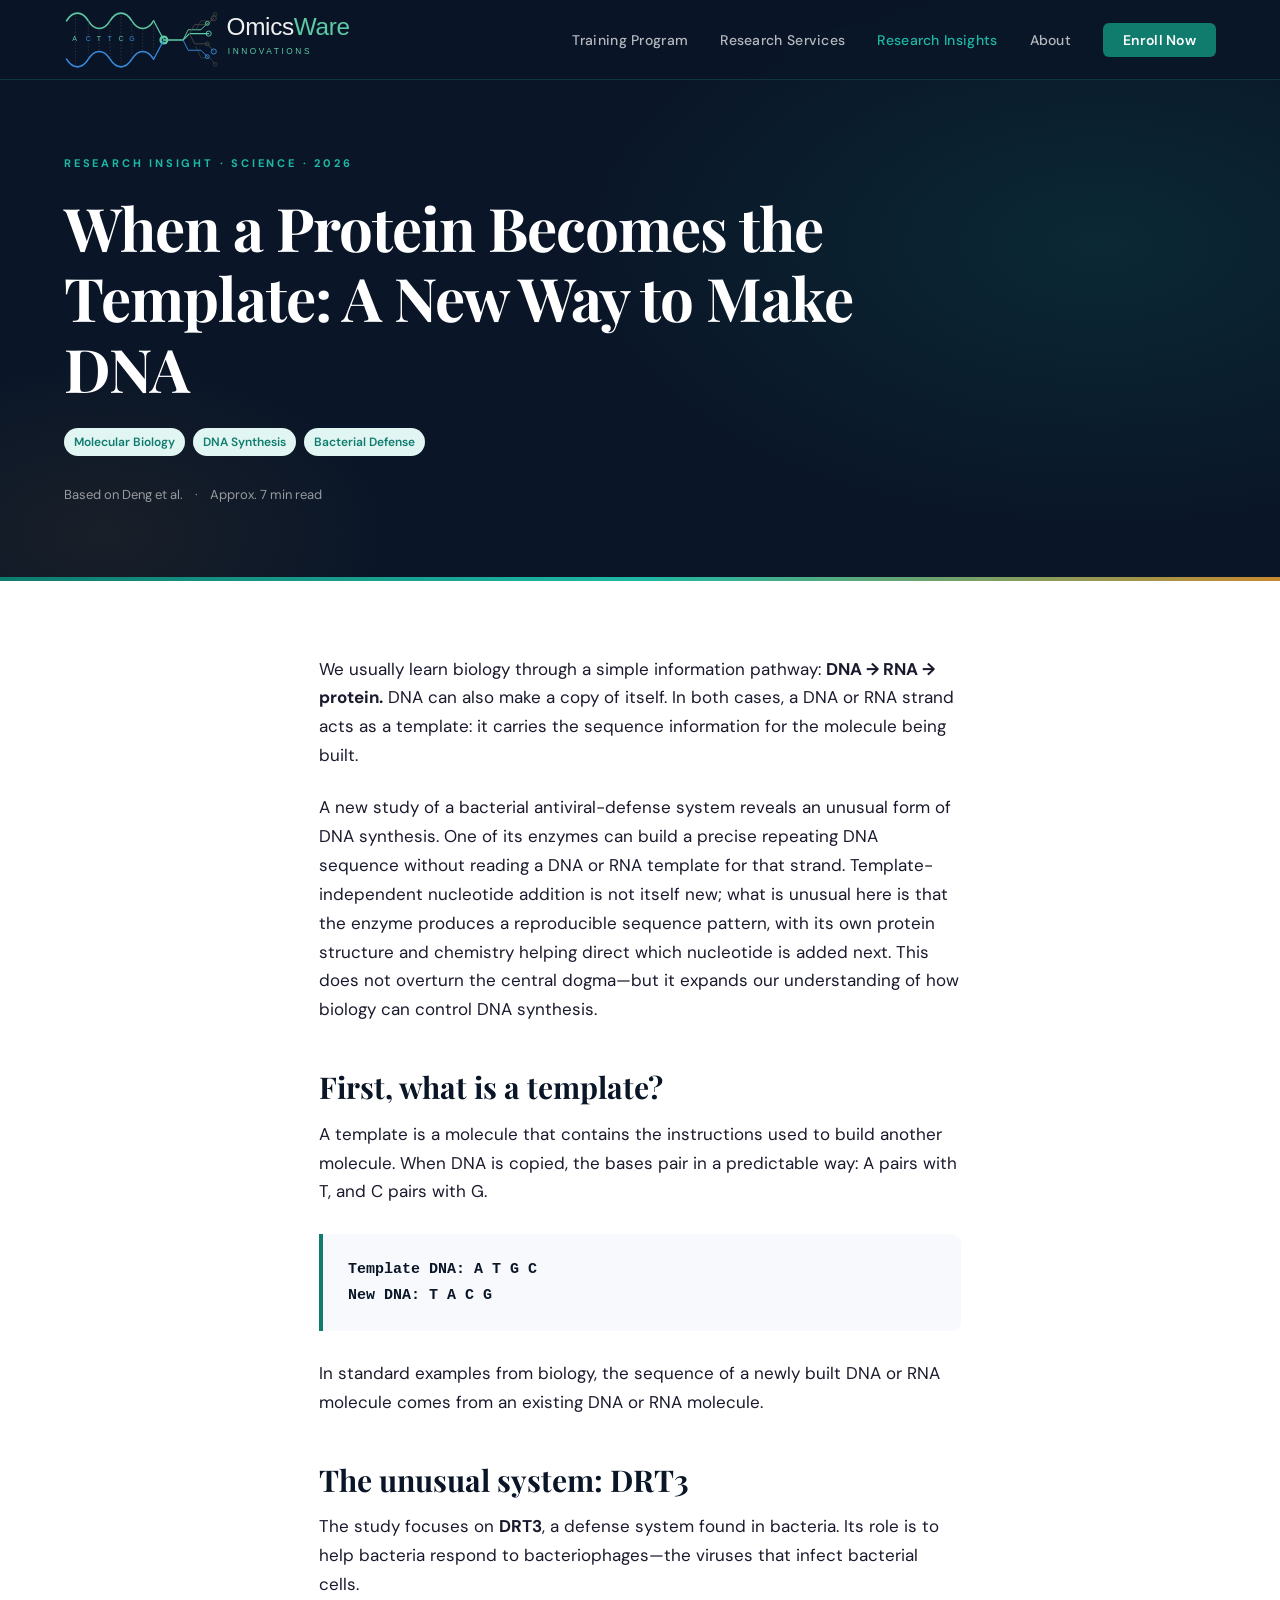
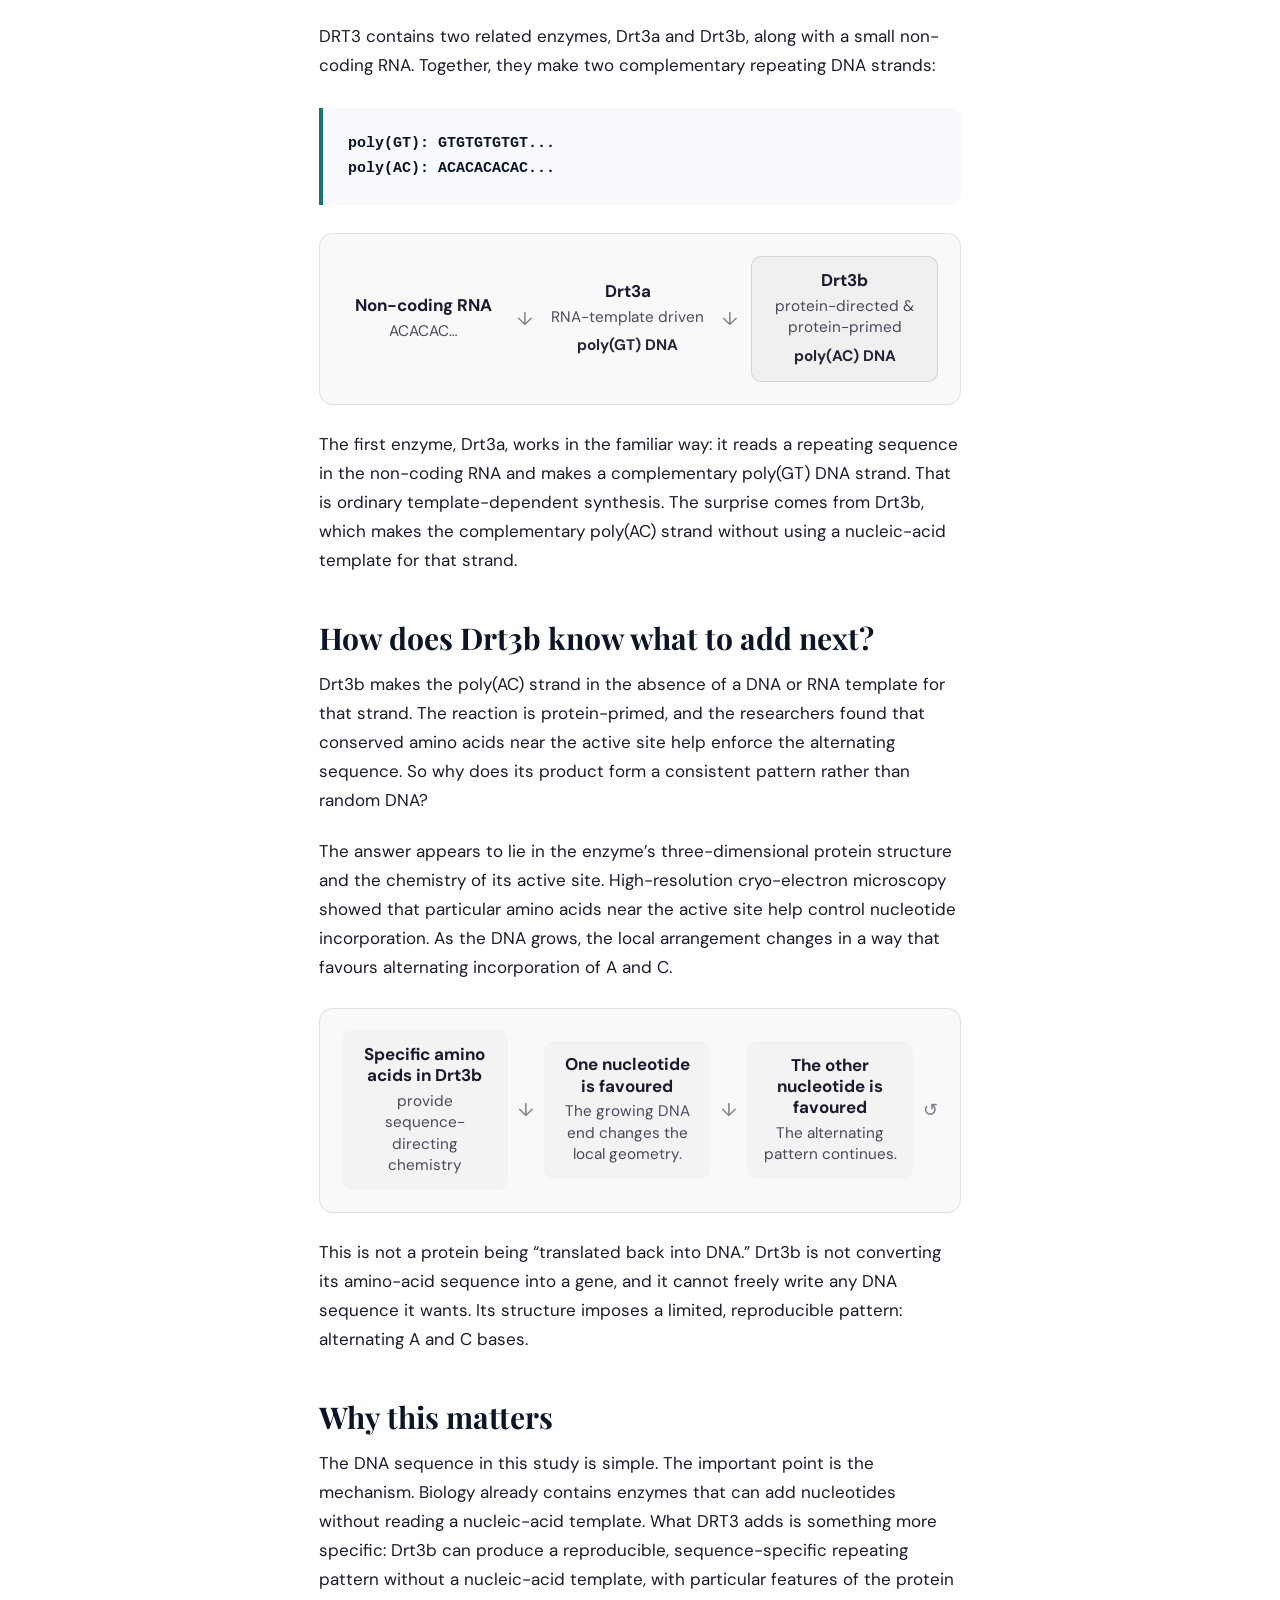
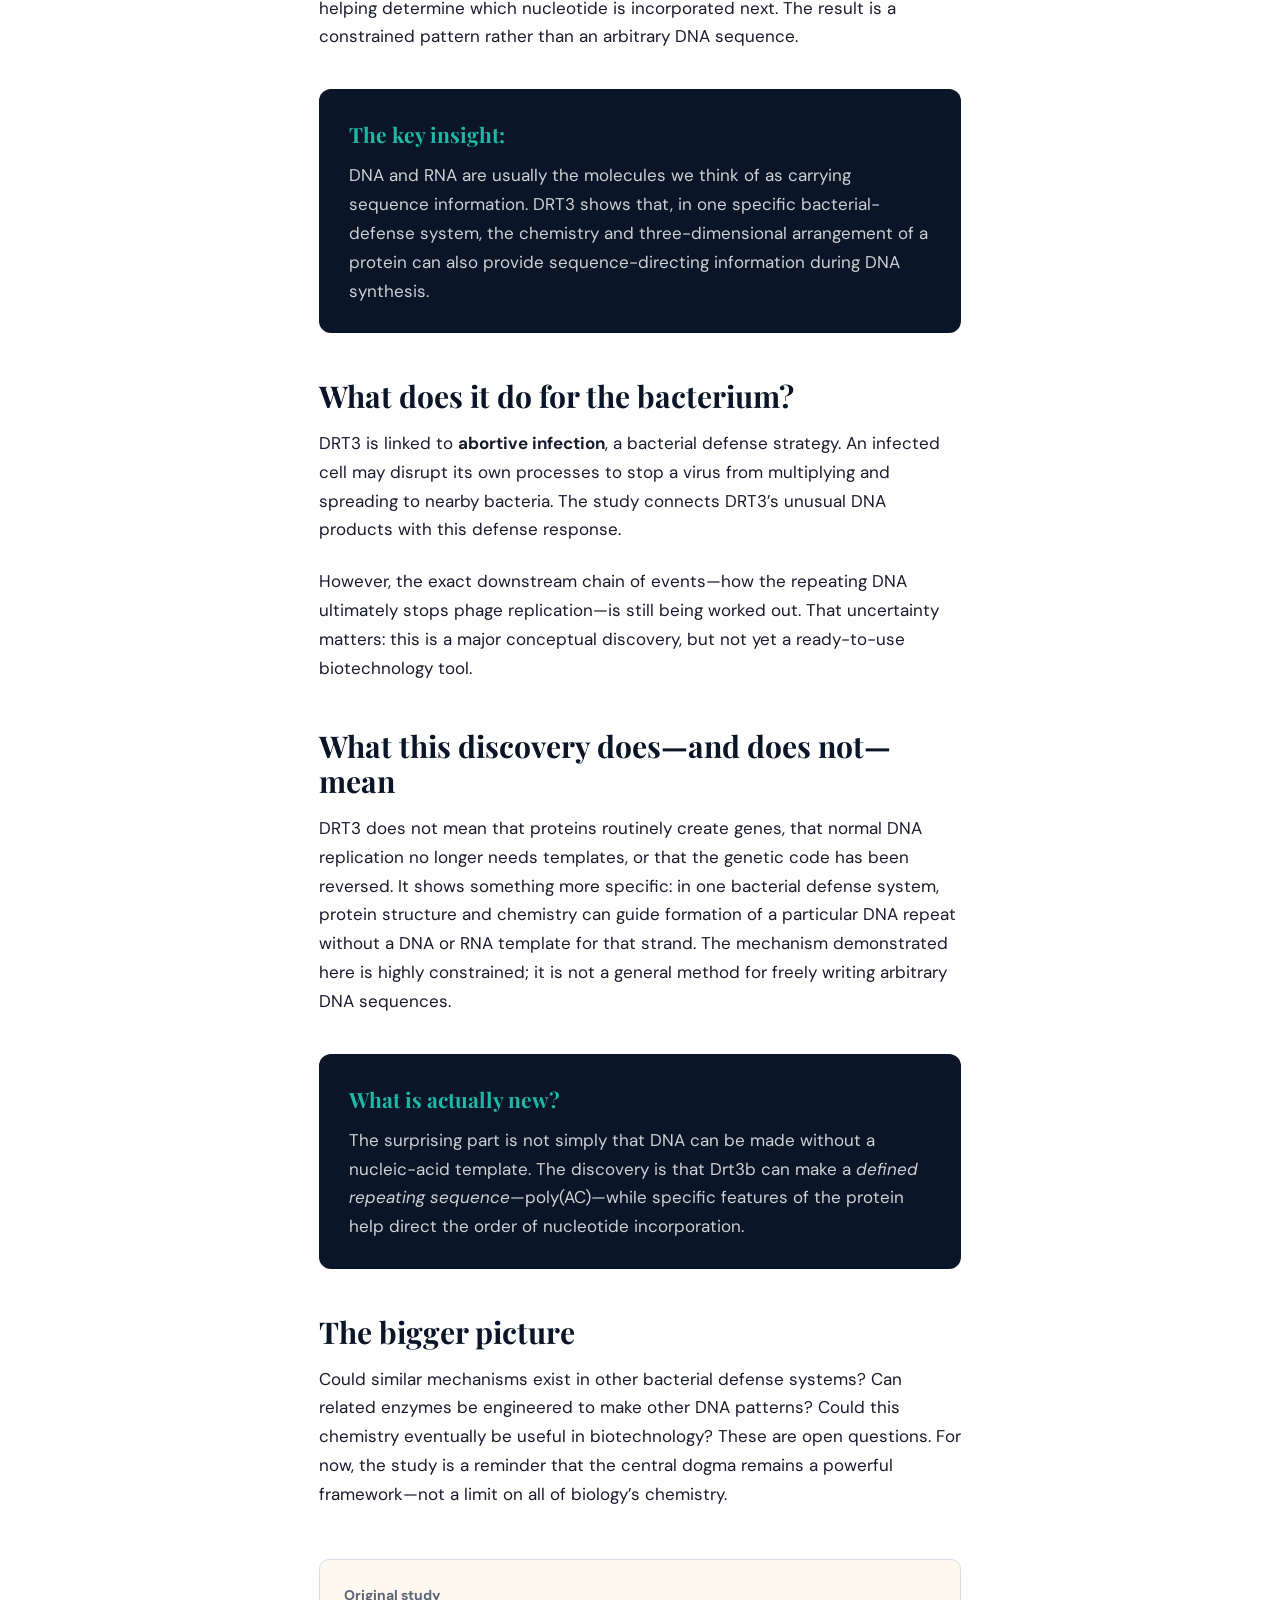
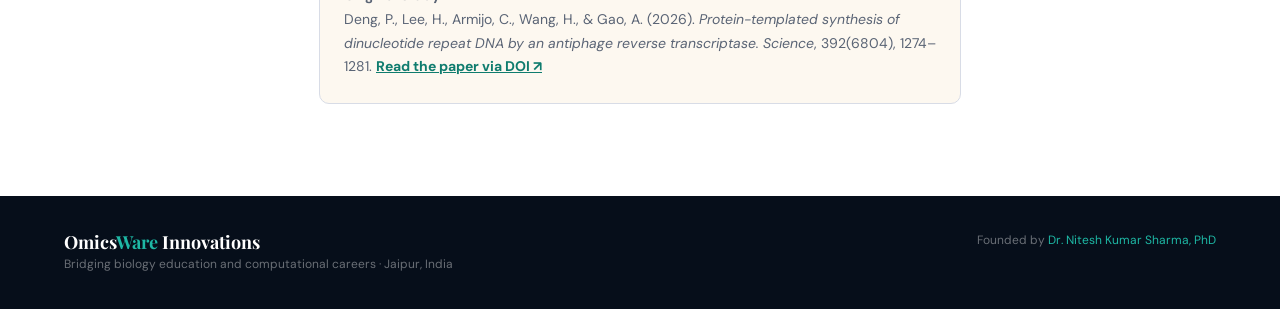
==== protein-templated-dna-final-v2.html @ aaaccb9d "Add files via upload" ====
<!DOCTYPE html>
<html lang="en">
<head>
  <meta charset="UTF-8"><meta name="viewport" content="width=device-width, initial-scale=1.0">
  <meta name="description" content="A beginner-friendly explanation of how the bacterial DRT3 defense system uses protein-directed chemistry to produce repeating DNA without a nucleic-acid template.">
  <title>When a Protein Becomes the Template: A New Way to Make DNA — OmicsWare</title>
  <link rel="icon" type="image/svg+xml" href="omicsware_logo_dna_circuit_2.svg"><link rel="preconnect" href="https://fonts.googleapis.com"><link rel="preconnect" href="https://fonts.gstatic.com" crossorigin><link href="https://fonts.googleapis.com/css2?family=DM+Sans:ital,wght@0,400;0,500;0,600;0,700;1,400&family=Playfair+Display:wght@700;900&display=swap" rel="stylesheet"><link rel="stylesheet" href="research-insights.css">

  <style>
    .drt3-flow, .protein-cycle {
      margin: 1.6rem 0;
      padding: 1.35rem;
      border: 1px solid rgba(0,0,0,.10);
      border-radius: 14px;
      background: rgba(0,0,0,.025);
      text-align: center;
    }
    .drt3-flow {
      display: grid;
      gap: .65rem;
    }
    .drt3-step, .protein-cycle > div:not(.cycle-arrow) {
      display: flex;
      flex-direction: column;
      gap: .28rem;
      align-items: center;
      min-width: 0;
    }
    .drt3-step strong, .protein-cycle strong {
      display: block;
      font-weight: 700;
      line-height: 1.25;
    }
    .drt3-step span, .protein-cycle span {
      display: block;
      font-size: .9em;
      line-height: 1.4;
      opacity: .78;
    }
    .drt3-step .product {
      margin-top: .18rem;
      font-weight: 700;
      opacity: .95;
    }
    .drt3-step.highlight {
      border: 1px solid rgba(0,0,0,.12);
      border-radius: 10px;
      padding: .85rem 1rem;
      background: rgba(0,0,0,.035);
    }
    .drt3-arrow, .cycle-arrow {
      font-size: 1.15rem;
      line-height: 1;
      margin: .1rem 0;
      opacity: .55;
    }
    .protein-cycle {
      display: grid;
      gap: .65rem;
    }
    .protein-cycle > div:not(.cycle-arrow) {
      padding: .85rem 1rem;
      border-radius: 10px;
      background: rgba(0,0,0,.025);
    }
    .protein-cycle .cycle-arrow { margin: 0; }

    @media (min-width: 700px) {
      .drt3-flow {
        grid-template-columns: minmax(0,1fr) auto minmax(0,1fr) auto minmax(0,1.15fr);
        align-items: center;
        gap: .8rem;
      }
      .drt3-arrow {
        transform: none;
        margin: 0;
      }
      .protein-cycle {
        grid-template-columns: minmax(0,1fr) auto minmax(0,1fr) auto minmax(0,1fr) auto;
        align-items: center;
        gap: .65rem;
      }
      .protein-cycle > div:not(.cycle-arrow) {
        min-height: 92px;
        justify-content: center;
      }
    }
  </style>

</head>
<body>
<nav><a href="index.html" class="nav-logo" aria-label="OmicsWare Innovations home"><img src="omicsware_logo_dna_circuit_2.svg" alt="OmicsWare Innovations"></a><button class="hamburger" id="hamburger" aria-label="Toggle menu" aria-expanded="false"><span></span><span></span><span></span></button><ul class="nav-links" id="nav-links"><li><a href="index.html#program">Training Program</a></li><li><a href="services.html">Research Services</a></li><li><a href="insights.html" class="active">Research Insights</a></li><li><a href="index.html#about">About</a></li><li><a href="index.html#contact" class="nav-cta">Enroll Now</a></li></ul></nav>
<header class="hero article-hero"><div class="hero-inner"><div class="eyebrow">Research Insight · Science · 2026</div><h1>When a Protein Becomes the Template: A New Way to Make DNA</h1><div class="tags"><span class="tag">Molecular Biology</span><span class="tag">DNA Synthesis</span><span class="tag">Bacterial Defense</span></div><div class="meta"><span>Based on Deng et al.</span><span>·</span><span>Approx. 7 min read</span></div></div><div class="stripe"></div></header>
<main class="article">
  <p>We usually learn biology through a simple information pathway: <strong>DNA → RNA → protein.</strong> DNA can also make a copy of itself. In both cases, a DNA or RNA strand acts as a template: it carries the sequence information for the molecule being built.</p>
  <p>A new study of a bacterial antiviral-defense system reveals an unusual form of DNA synthesis. One of its enzymes can build a precise repeating DNA sequence without reading a DNA or RNA template for that strand. Template-independent nucleotide addition is not itself new; what is unusual here is that the enzyme produces a reproducible sequence pattern, with its own protein structure and chemistry helping direct which nucleotide is added next. This does not overturn the central dogma—but it expands our understanding of how biology can control DNA synthesis.</p>
  <h2>First, what is a template?</h2>
  <p>A template is a molecule that contains the instructions used to build another molecule. When DNA is copied, the bases pair in a predictable way: A pairs with T, and C pairs with G.</p>
  <div class="diagram">Template DNA:  A  T  G  C<br>New DNA:       T  A  C  G</div>
  <p>In standard examples from biology, the sequence of a newly built DNA or RNA molecule comes from an existing DNA or RNA molecule.</p>
  <h2>The unusual system: DRT3</h2>
  <p>The study focuses on <strong>DRT3</strong>, a defense system found in bacteria. Its role is to help bacteria respond to bacteriophages—the viruses that infect bacterial cells.</p>
  <p>DRT3 contains two related enzymes, Drt3a and Drt3b, along with a small non-coding RNA. Together, they make two complementary repeating DNA strands:</p>
  <div class="diagram">poly(GT): GTGTGTGTGT...<br>poly(AC): ACACACACAC...</div>
  <div class="drt3-flow" aria-label="Overview of DRT3 DNA synthesis"><div class="drt3-step"><strong>Non-coding RNA</strong><span>ACACAC…</span></div><div class="drt3-arrow">↓</div><div class="drt3-step"><strong>Drt3a</strong><span>RNA-template driven</span><span class="product">poly(GT) DNA</span></div><div class="drt3-arrow">↓</div><div class="drt3-step highlight"><strong>Drt3b</strong><span>protein-directed &amp; protein-primed</span><span class="product">poly(AC) DNA</span></div></div><p>The first enzyme, Drt3a, works in the familiar way: it reads a repeating sequence in the non-coding RNA and makes a complementary poly(GT) DNA strand. That is ordinary template-dependent synthesis. The surprise comes from Drt3b, which makes the complementary poly(AC) strand without using a nucleic-acid template for that strand.</p>
  <h2>How does Drt3b know what to add next?</h2>
  <p>Drt3b makes the poly(AC) strand in the absence of a DNA or RNA template for that strand. The reaction is protein-primed, and the researchers found that conserved amino acids near the active site help enforce the alternating sequence. So why does its product form a consistent pattern rather than random DNA?</p>
  <p>The answer appears to lie in the enzyme’s three-dimensional protein structure and the chemistry of its active site. High-resolution cryo-electron microscopy showed that particular amino acids near the active site help control nucleotide incorporation. As the DNA grows, the local arrangement changes in a way that favours alternating incorporation of A and C.</p>
  <div class="protein-cycle" aria-label="How Drt3b directs alternating DNA synthesis"><div><strong>Specific amino acids in Drt3b</strong><span>provide sequence-directing chemistry</span></div><div class="cycle-arrow">↓</div><div><strong>One nucleotide is favoured</strong><span>The growing DNA end changes the local geometry.</span></div><div class="cycle-arrow">↓</div><div><strong>The other nucleotide is favoured</strong><span>The alternating pattern continues.</span></div><div class="cycle-arrow">↺</div></div>
  <p>This is not a protein being “translated back into DNA.” Drt3b is not converting its amino-acid sequence into a gene, and it cannot freely write any DNA sequence it wants. Its structure imposes a limited, reproducible pattern: alternating A and C bases.</p>
  <h2>Why this matters</h2>
  <p>The DNA sequence in this study is simple. The important point is the mechanism. Biology already contains enzymes that can add nucleotides without reading a nucleic-acid template. What DRT3 adds is something more specific: Drt3b can produce a reproducible, sequence-specific repeating pattern without a nucleic-acid template, with particular features of the protein helping determine which nucleotide is incorporated next. The result is a constrained pattern rather than an arbitrary DNA sequence.</p>
  <div class="key-insight"><strong>The key insight:</strong> DNA and RNA are usually the molecules we think of as carrying sequence information. DRT3 shows that, in one specific bacterial-defense system, the chemistry and three-dimensional arrangement of a protein can also provide sequence-directing information during DNA synthesis.</div>
  <h2>What does it do for the bacterium?</h2>
  <p>DRT3 is linked to <strong>abortive infection</strong>, a bacterial defense strategy. An infected cell may disrupt its own processes to stop a virus from multiplying and spreading to nearby bacteria. The study connects DRT3’s unusual DNA products with this defense response.</p>
  <p>However, the exact downstream chain of events—how the repeating DNA ultimately stops phage replication—is still being worked out. That uncertainty matters: this is a major conceptual discovery, but not yet a ready-to-use biotechnology tool.</p>
  <h2>What this discovery does—and does not—mean</h2>
  <p>DRT3 does not mean that proteins routinely create genes, that normal DNA replication no longer needs templates, or that the genetic code has been reversed. It shows something more specific: in one bacterial defense system, protein structure and chemistry can guide formation of a particular DNA repeat without a DNA or RNA template for that strand. The mechanism demonstrated here is highly constrained; it is not a general method for freely writing arbitrary DNA sequences.</p>
  <div class="key-insight"><strong>What is actually new?</strong> The surprising part is not simply that DNA can be made without a nucleic-acid template. The discovery is that Drt3b can make a <em>defined repeating sequence</em>—poly(AC)—while specific features of the protein help direct the order of nucleotide incorporation.</div>
  <h2>The bigger picture</h2>
  <p>Could similar mechanisms exist in other bacterial defense systems? Can related enzymes be engineered to make other DNA patterns? Could this chemistry eventually be useful in biotechnology? These are open questions. For now, the study is a reminder that the central dogma remains a powerful framework—not a limit on all of biology’s chemistry.</p>
  <div class="source"><strong>Original study</strong><br>Deng, P., Lee, H., Armijo, C., Wang, H., &amp; Gao, A. (2026). <em>Protein-templated synthesis of dinucleotide repeat DNA by an antiphage reverse transcriptase.</em> <em>Science</em>, 392(6804), 1274–1281. <a href="https://doi.org/10.1126/science.aed1656" target="_blank" rel="noopener">Read the paper via DOI ↗</a></div>
</main>
<footer><div><div class="footer-brand">Omics<span>Ware</span> Innovations</div><div>Bridging biology education and computational careers · Jaipur, India</div></div><div class="footer-right">Founded by <a href="mailto:info@omicsware.net">Dr. Nitesh Kumar Sharma, PhD</a></div></footer><script>const b=document.getElementById('hamburger'),n=document.getElementById('nav-links');b.addEventListener('click',()=>{const o=n.classList.toggle('open');b.setAttribute('aria-expanded',o)});</script>
</body></html>
---- research-insights.css ----
:root { --teal:#0f7c6e; --teal-light:#1eb8a5; --teal-pale:#e1f5f3; --deep:#0a1628; --gold:#c98a2f; --cream:#fdf8f0; --ink:#1a1a2e; --muted:#5a6475; --border:#d8dce6; --white:#fff; --light:#f7f9fc; }
* { box-sizing:border-box; margin:0; padding:0; }
html { scroll-behavior:smooth; }
body { font-family:'DM Sans',sans-serif; color:var(--ink); background:var(--white); line-height:1.7; }
nav { position:fixed; inset:0 0 auto; height:80px; z-index:10; display:flex; justify-content:space-between; align-items:center; padding:0 5%; background:rgba(10,22,40,.96); backdrop-filter:blur(12px); border-bottom:1px solid rgba(30,184,165,.2); }
.nav-logo img { height:64px; display:block; }
.nav-links { display:flex; list-style:none; align-items:center; gap:32px; }
.nav-links a { color:rgba(255,255,255,.7); text-decoration:none; font-size:14px; font-weight:500; letter-spacing:.3px; }
.nav-links a:hover,.nav-links a.active { color:var(--teal-light); }
.nav-cta { background:var(--teal); color:var(--white)!important; padding:8px 20px; border-radius:6px; font-weight:600!important; }
.hamburger { display:none; flex-direction:column; gap:5px; padding:6px; border:0; background:transparent; cursor:pointer; }
.hamburger span { width:24px; height:2px; background:rgba(255,255,255,.8); border-radius:2px; }
.hero { position:relative; overflow:hidden; background:var(--deep); padding:148px 5% 92px; }
.hero::before { content:''; position:absolute; inset:0; background:radial-gradient(ellipse 58% 70% at 86% 42%,rgba(15,124,110,.18),transparent 70%),radial-gradient(ellipse 32% 42% at 8% 92%,rgba(201,138,47,.08),transparent 70%); }
.hero-inner { position:relative; max-width:800px; }
.eyebrow { display:inline-block; margin-bottom:19px; color:var(--teal-light); font-size:11px; font-weight:700; letter-spacing:2.8px; text-transform:uppercase; }
h1,h2,h3 { font-family:'Playfair Display',serif; line-height:1.18; }
.hero h1 { color:var(--white); font-size:clamp(38px,5vw,60px); letter-spacing:-1px; }
.hero h1 em { color:var(--teal-light); font-style:normal; }
.hero p { max-width:640px; margin-top:22px; color:rgba(255,255,255,.68); font-size:18px; }
.stripe { position:absolute; bottom:0; left:0; right:0; height:4px; background:linear-gradient(90deg,var(--teal),var(--teal-light),var(--gold)); }
.content { max-width:1120px; padding:88px 5%; margin:auto; }
.intro { max-width:650px; margin-bottom:46px; }
.section-label { margin-bottom:12px; color:var(--teal); font-size:11px; font-weight:700; letter-spacing:2.7px; text-transform:uppercase; }
.section-title { margin-bottom:12px; font-size:clamp(28px,3.5vw,42px); }
.section-sub { color:var(--muted); font-size:17px; }
.article-card { display:grid; grid-template-columns:minmax(0,1.25fr) minmax(300px,.75fr); overflow:hidden; border:1px solid var(--border); border-radius:16px; background:var(--white); box-shadow:0 10px 34px rgba(10,22,40,.06); }
.article-art { min-height:335px; position:relative; padding:40px; overflow:hidden; background:var(--deep); }
.article-art::before,.article-art::after { content:''; position:absolute; border:1px solid rgba(30,184,165,.34); border-radius:50%; }
.article-art::before { width:390px; height:390px; top:-125px; right:-105px; }
.article-art::after { width:245px; height:245px; bottom:-130px; left:-75px; border-color:rgba(201,138,47,.36); }
.dna { position:absolute; inset:0; display:flex; align-items:center; justify-content:center; color:var(--teal-light); font:700 clamp(30px,4vw,54px)/1.15 'Playfair Display',serif; letter-spacing:8px; transform:rotate(-8deg); opacity:.88; }
.article-art span { position:relative; z-index:1; display:inline-block; border:1px solid rgba(255,255,255,.15); border-radius:20px; padding:5px 11px; color:rgba(255,255,255,.78); font-size:11px; letter-spacing:1.3px; text-transform:uppercase; }
.article-body { padding:40px; }
.article-meta { color:var(--teal); font-size:12px; font-weight:700; letter-spacing:.8px; text-transform:uppercase; }
.article-body h2 { margin:12px 0 16px; font-size:30px; }
.article-body p { color:var(--muted); font-size:15px; }
.tags { display:flex; flex-wrap:wrap; gap:8px; margin:24px 0; }
.tag { padding:4px 10px; border-radius:20px; background:var(--teal-pale); color:var(--teal); font-size:12px; font-weight:600; }
.read-more { display:inline-flex; align-items:center; gap:7px; color:var(--teal); font-size:14px; font-weight:700; text-decoration:none; }
.read-more:hover { color:var(--deep); }
.article-hero { padding-bottom:74px; }
.article-hero h1 { max-width:900px; }
.article-hero .meta { display:flex; flex-wrap:wrap; gap:12px; margin-top:28px; color:rgba(255,255,255,.56); font-size:13px; }
.article { max-width:770px; margin:auto; padding:74px 5% 92px; font-size:17px; }
.article > p { margin-bottom:23px; }
.article h2 { margin:46px 0 14px; font-size:30px; color:var(--deep); }
.article h3 { margin:30px 0 10px; font-size:21px; }
.article ul { margin:0 0 23px 22px; }
.article li { margin:7px 0; }
.diagram { margin:28px 0; padding:23px 25px; border-left:4px solid var(--teal); border-radius:0 9px 9px 0; background:var(--light); overflow:auto; color:var(--deep); font:600 15px/1.7 ui-monospace,SFMono-Regular,Consolas,monospace; }
.key-insight { margin:38px 0; padding:28px 30px; border-radius:12px; background:var(--deep); color:rgba(255,255,255,.8); }
.key-insight strong { display:block; margin-bottom:8px; color:var(--teal-light); font-family:'Playfair Display',serif; font-size:21px; }
.source { margin-top:50px; padding:24px; border:1px solid var(--border); border-radius:10px; background:var(--cream); color:var(--muted); font-size:14px; }
.source a { color:var(--teal); font-weight:700; }
footer { display:flex; justify-content:space-between; gap:18px; flex-wrap:wrap; padding:34px 5%; color:rgba(255,255,255,.4); background:#060e1a; font-size:12px; }
.footer-brand { color:var(--white); font:700 18px 'Playfair Display',serif; }.footer-brand span{color:var(--teal-light)}.footer-right{text-align:right}.footer-right a{color:var(--teal-light);text-decoration:none}
@media (max-width:768px) { .hamburger{display:flex}.nav-links{display:none;position:fixed;top:80px;left:0;right:0;flex-direction:column;align-items:stretch;gap:0;padding:18px 5%;background:rgba(10,22,40,.98)}.nav-links.open{display:flex}.nav-links a{display:block;padding:12px 0;font-size:16px}.nav-cta{text-align:center;margin-top:8px}.hero{padding-top:132px}.article-card{grid-template-columns:1fr}.article-art{min-height:230px}.article-body{padding:30px}.article{font-size:16px;padding-top:54px}.article h2{font-size:27px}footer{justify-content:center;text-align:center}.footer-right{text-align:center} }
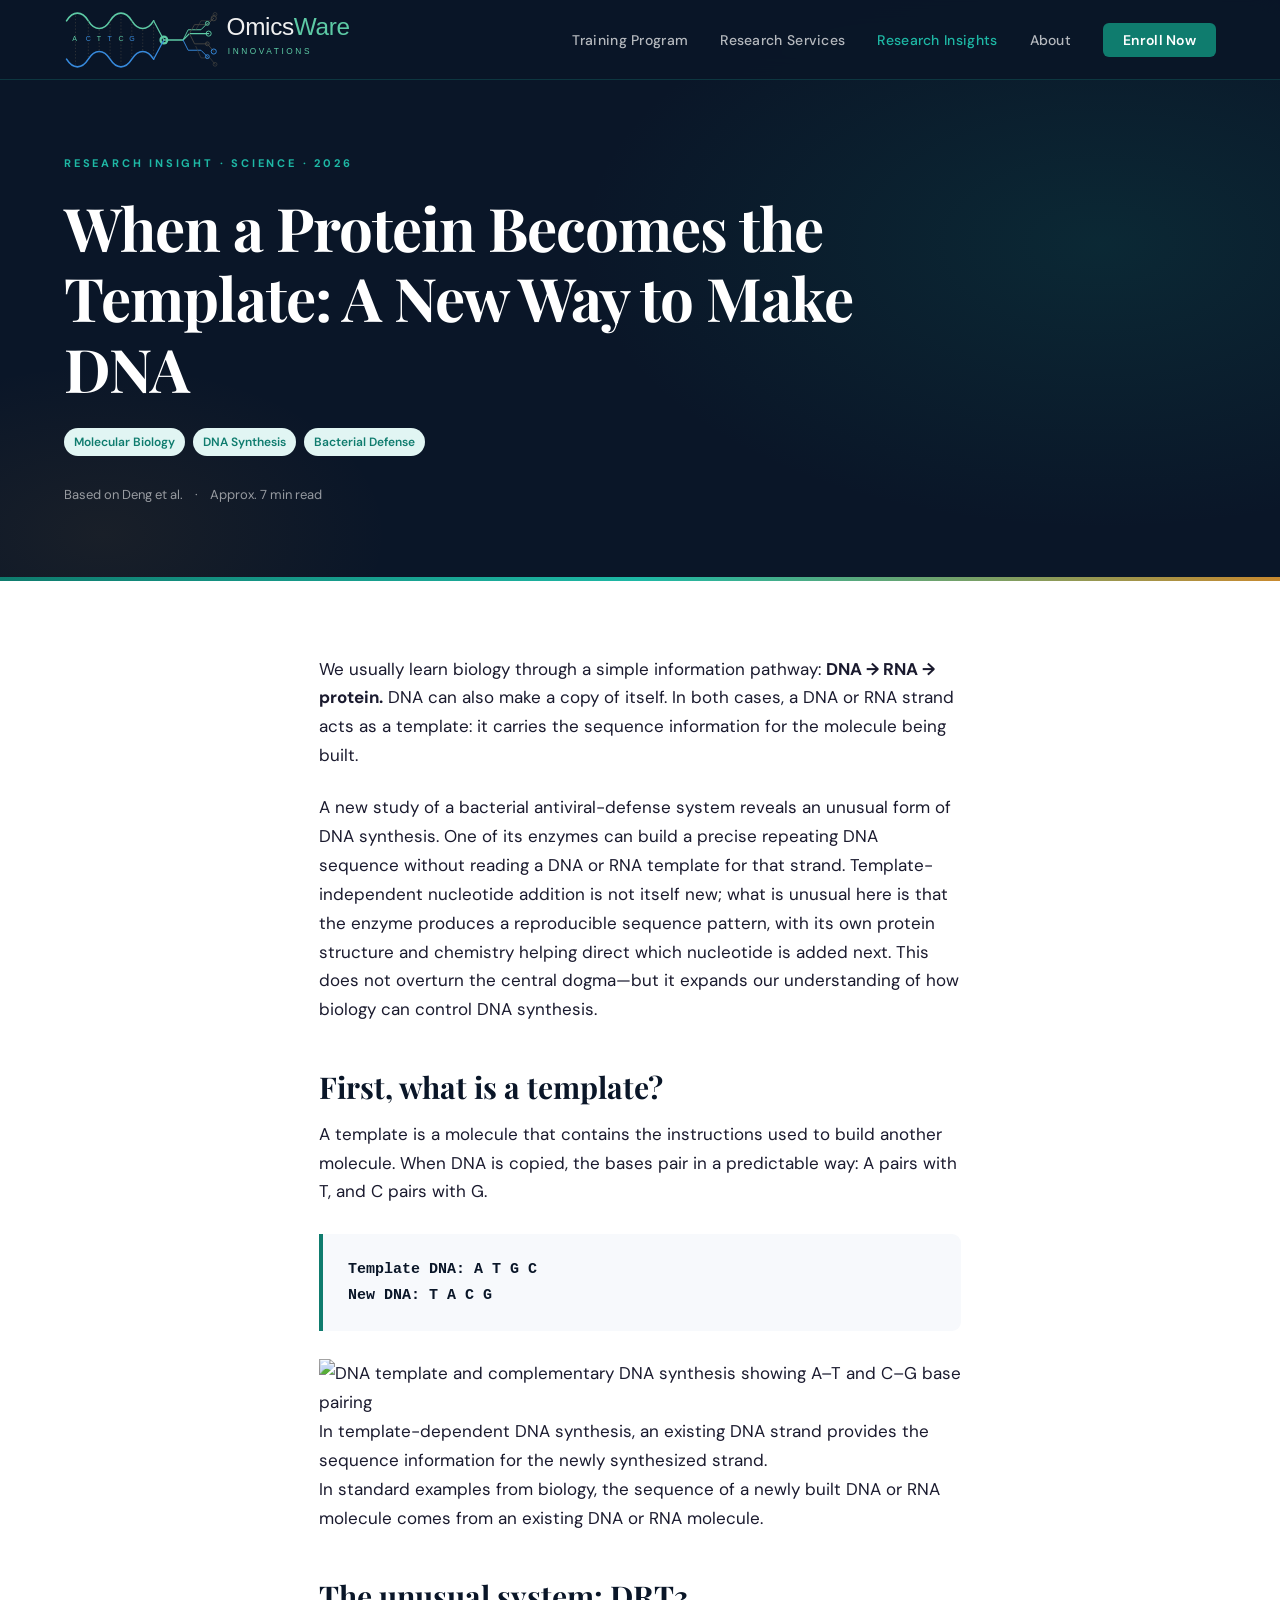
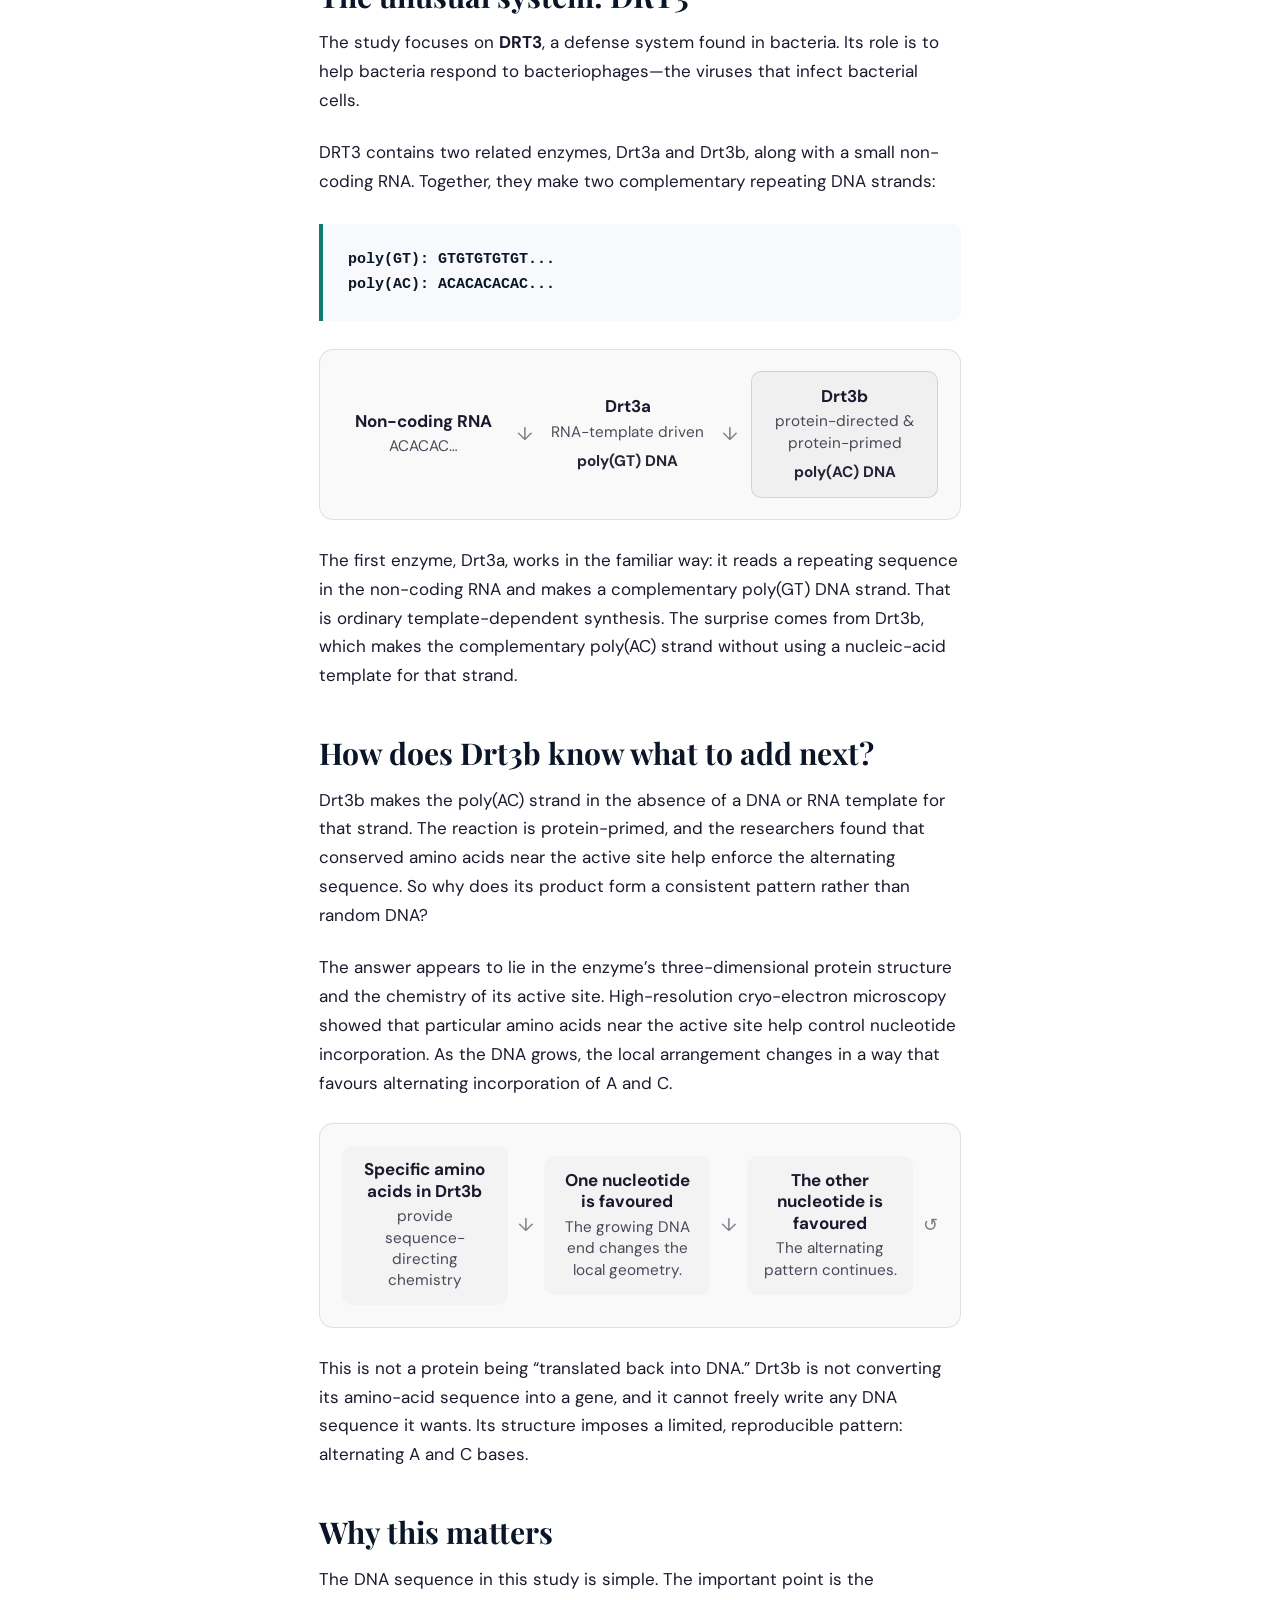
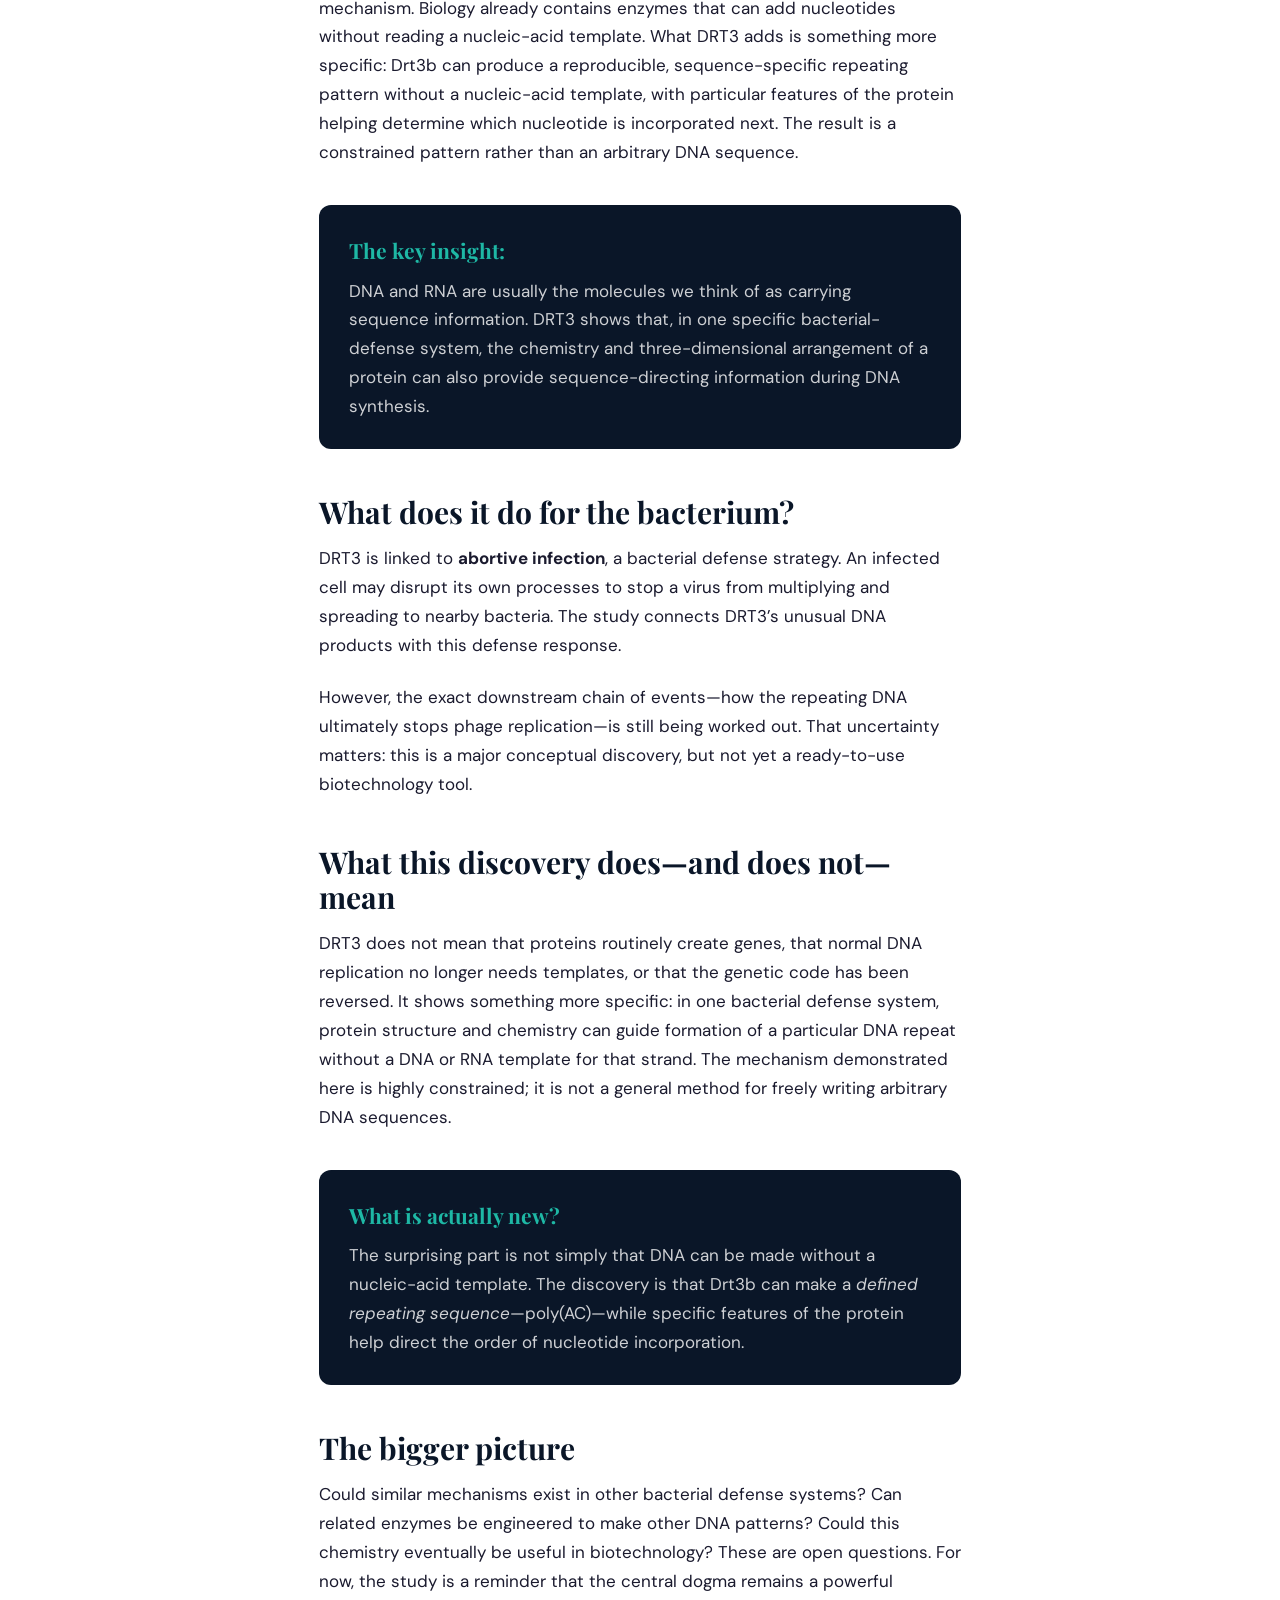
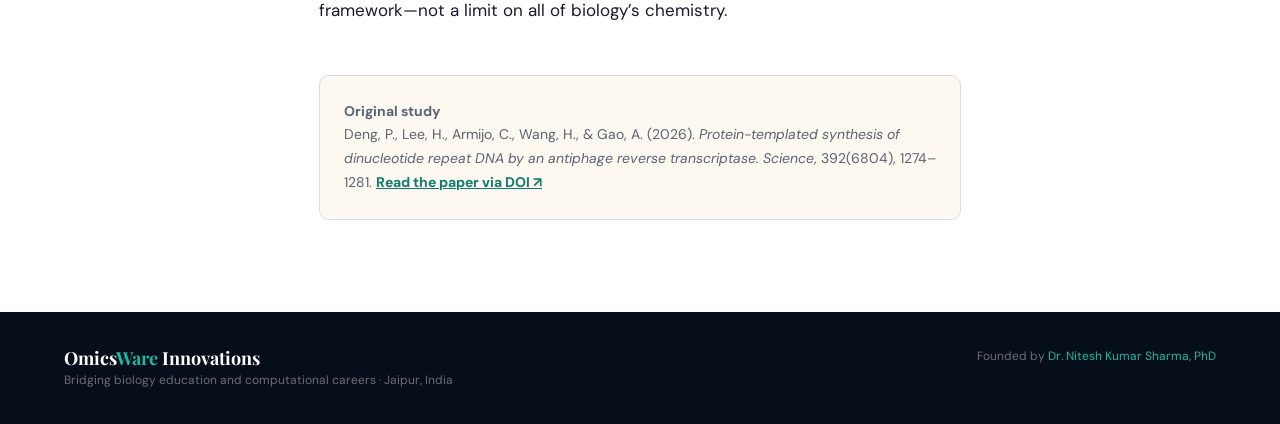
==== commit a36cb838: "Update protein-templated-dna-final-v2.html" ====
--- a/protein-templated-dna-final-v2.html
+++ b/protein-templated-dna-final-v2.html
@@ -97,6 +97,17 @@
   <h2>First, what is a template?</h2>
   <p>A template is a molecule that contains the instructions used to build another molecule. When DNA is copied, the bases pair in a predictable way: A pairs with T, and C pairs with G.</p>
   <div class="diagram">Template DNA:  A  T  G  C<br>New DNA:       T  A  C  G</div>
+  <figure class="article-figure">
+  <img
+    src="https://i.postimg.cc/90XYw17d/Screenshot-2026-09-01-115314.png"
+    alt="DNA template and complementary DNA synthesis showing A–T and C–G base pairing"
+    loading="lazy"
+  >
+  <figcaption>
+    In template-dependent DNA synthesis, an existing DNA strand provides
+    the sequence information for the newly synthesized strand.
+  </figcaption>
+</figure>
   <p>In standard examples from biology, the sequence of a newly built DNA or RNA molecule comes from an existing DNA or RNA molecule.</p>
   <h2>The unusual system: DRT3</h2>
   <p>The study focuses on <strong>DRT3</strong>, a defense system found in bacteria. Its role is to help bacteria respond to bacteriophages—the viruses that infect bacterial cells.</p>
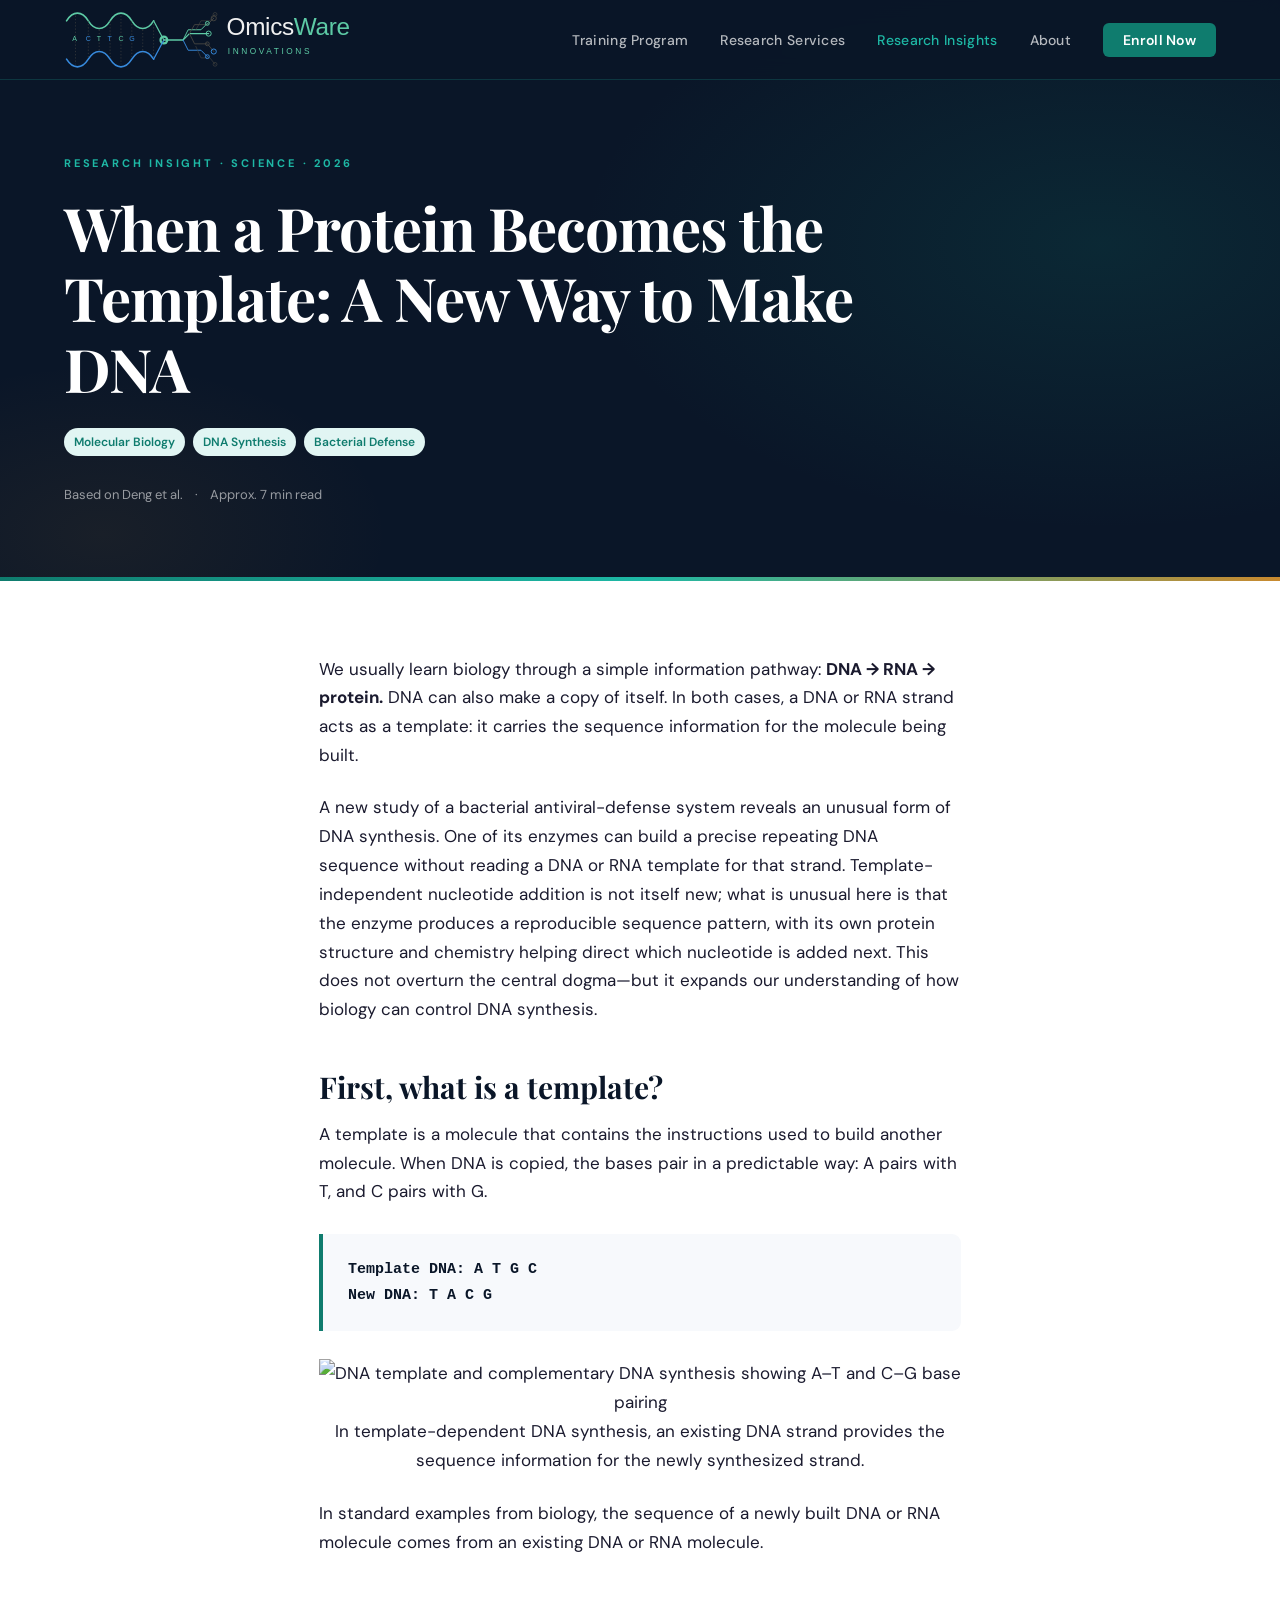
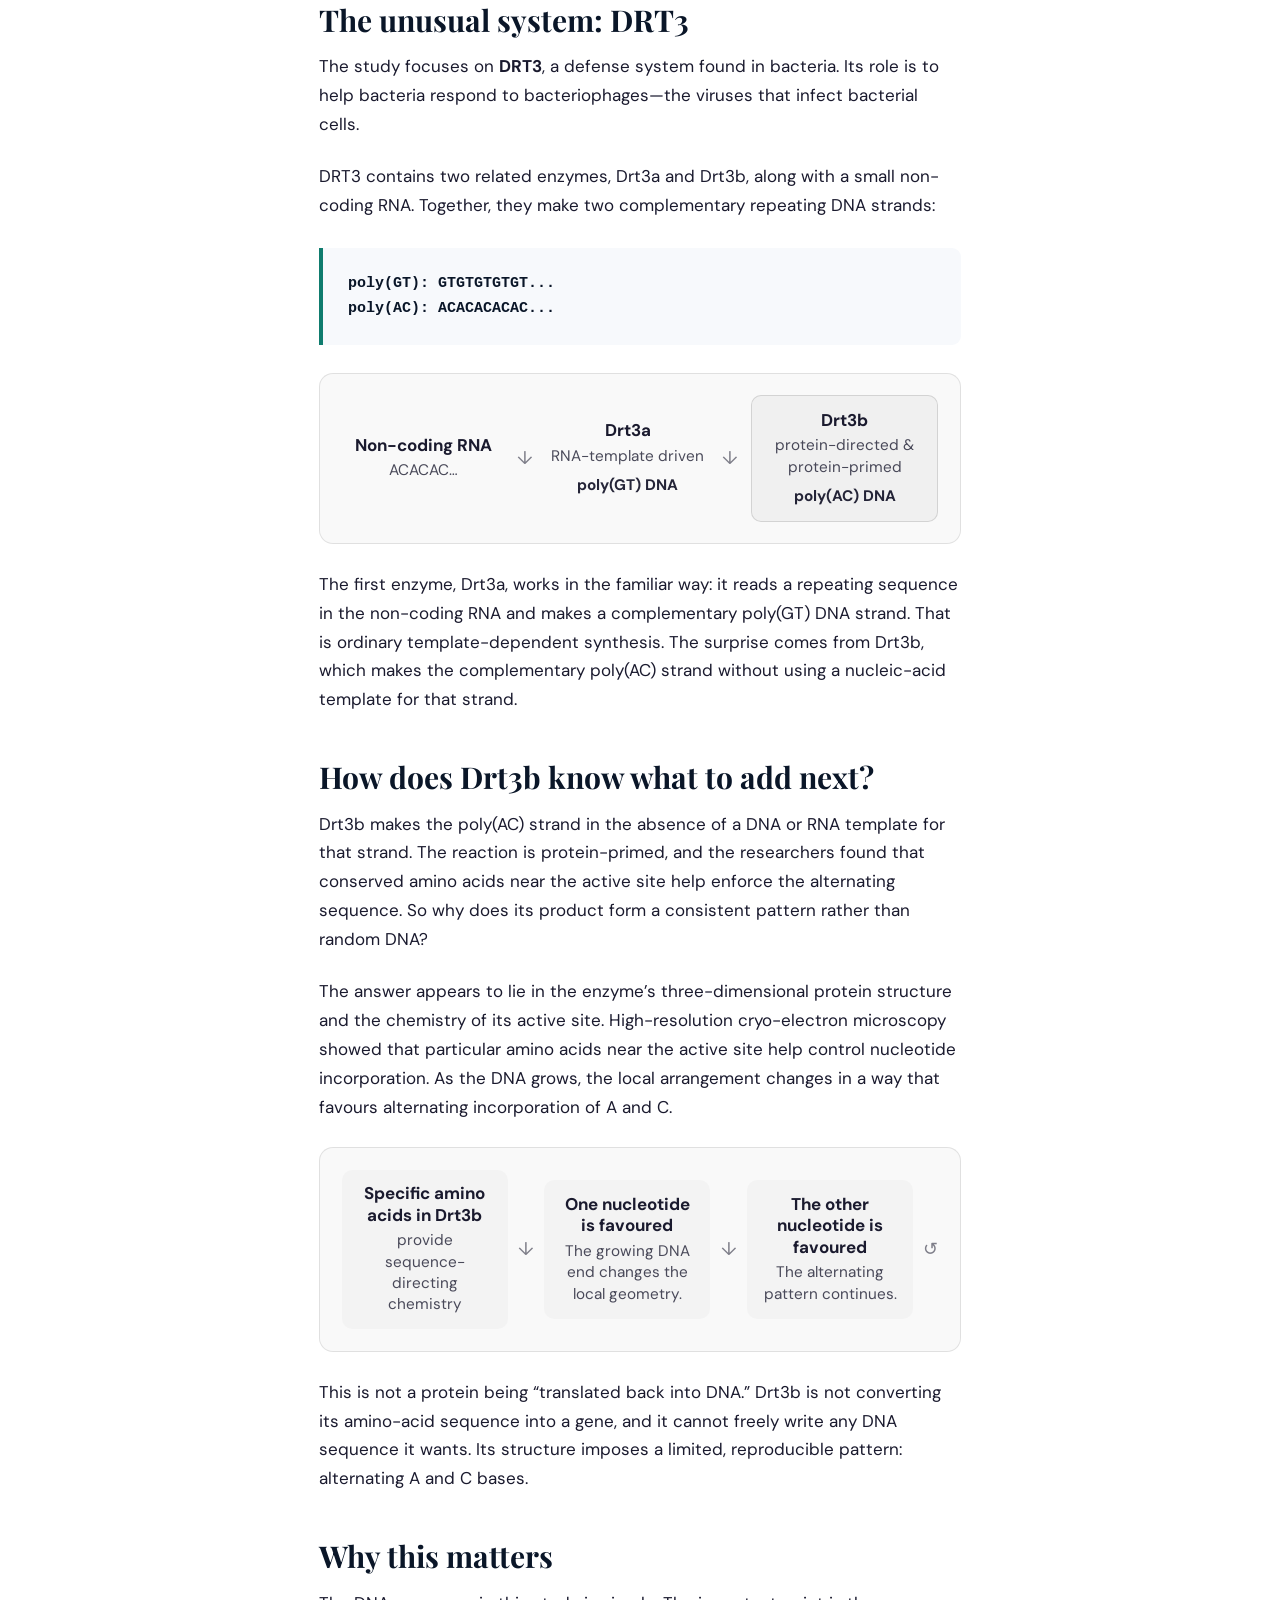
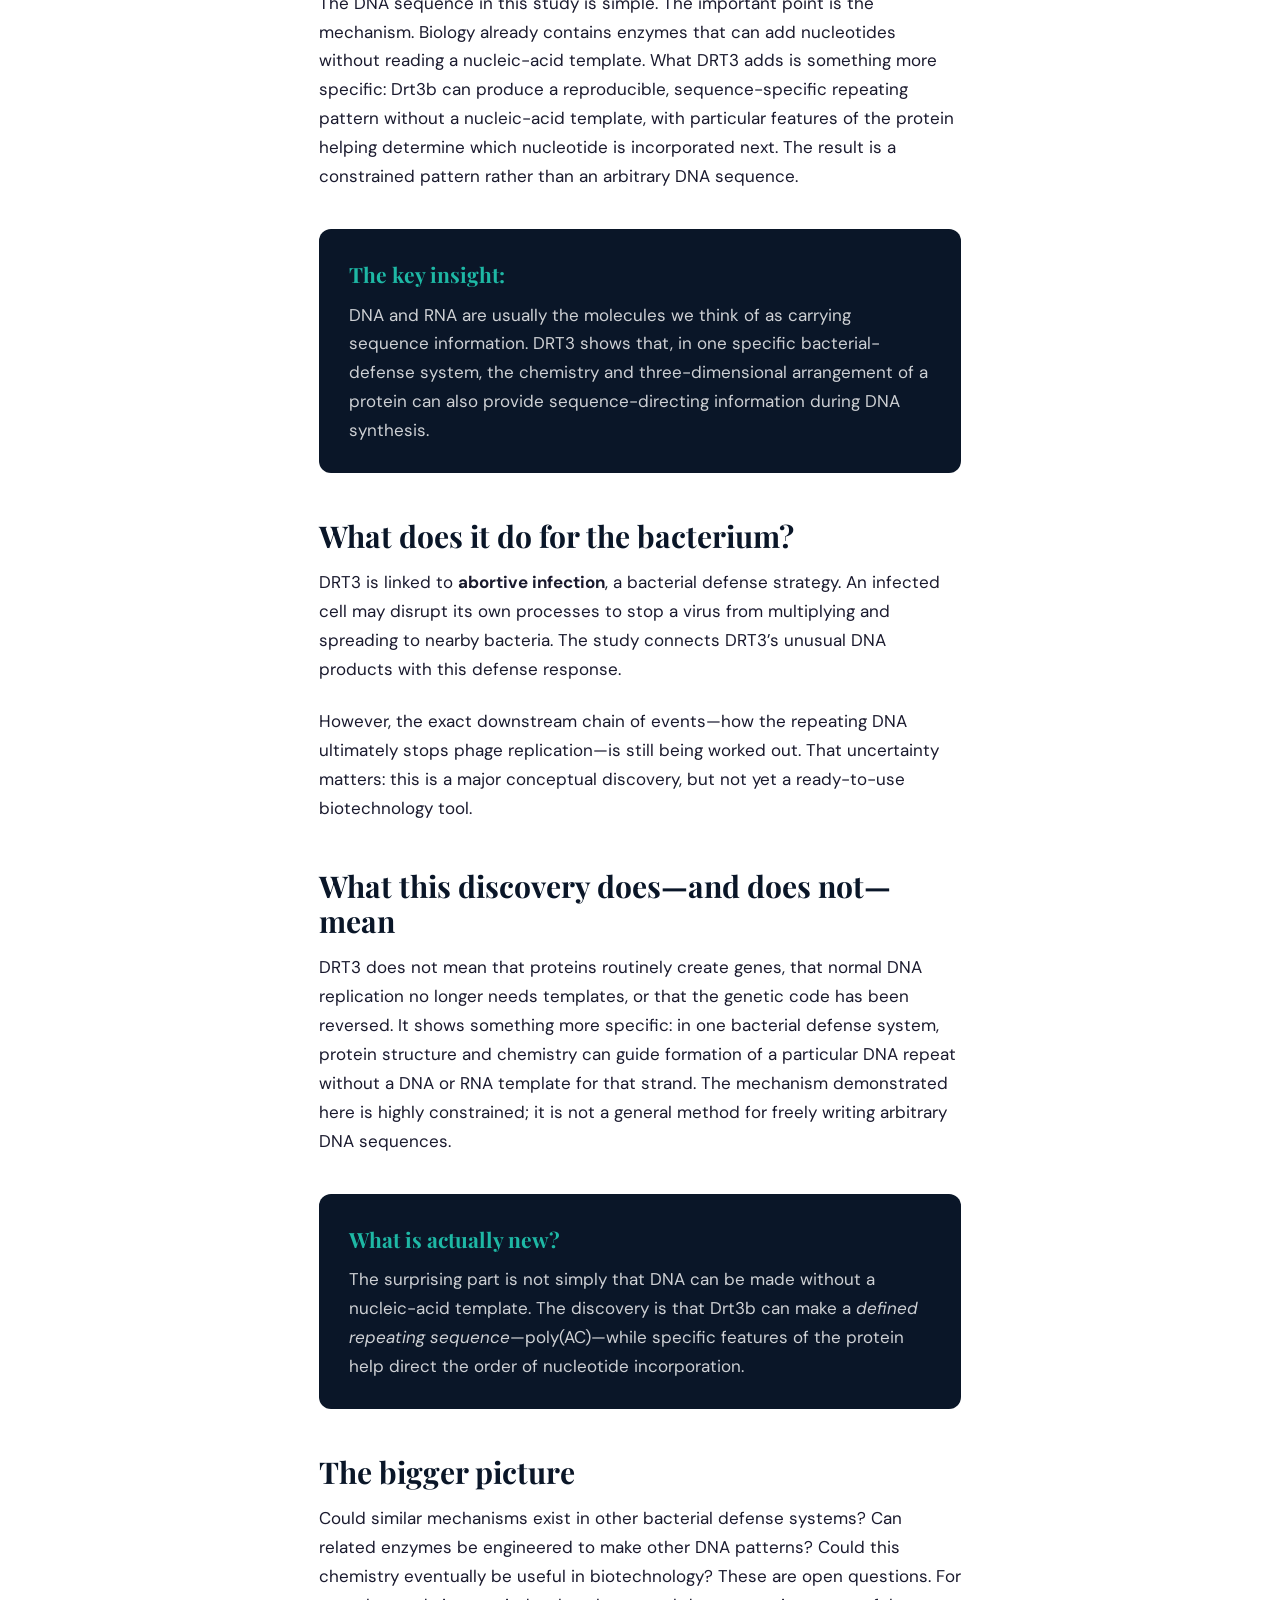
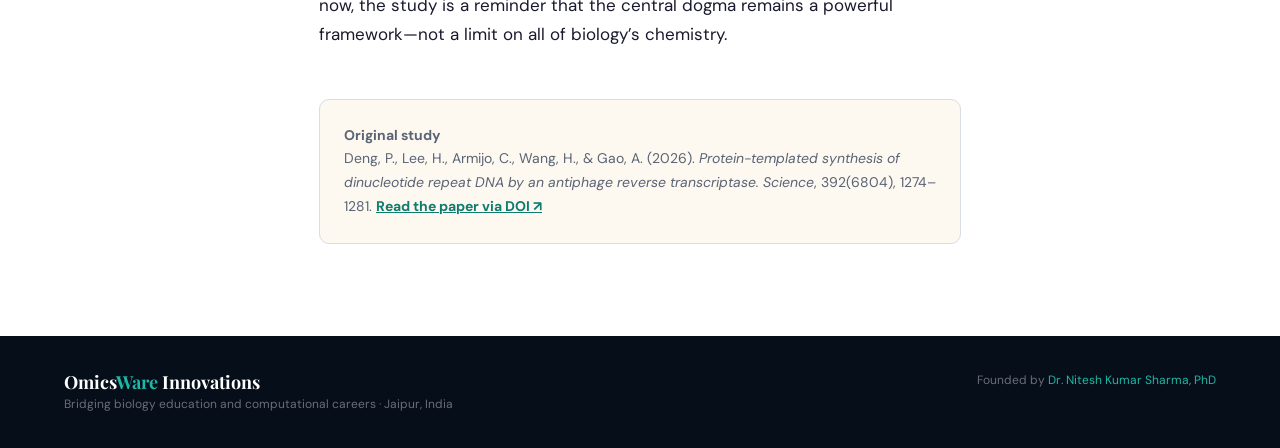
==== commit c087d7ec: "Update protein-templated-dna-final-v2.html" ====
--- a/protein-templated-dna-final-v2.html
+++ b/protein-templated-dna-final-v2.html
@@ -85,6 +85,18 @@
         justify-content: center;
       }
     }
+    .article-figure {
+    max-width: 650px;
+    margin: 1.5rem auto;
+    text-align: center;
+}
+
+.article-figure img {
+    width: 100%;
+    height: auto;
+    display: block;
+    margin: 0 auto;
+}
   </style>
 
 </head>
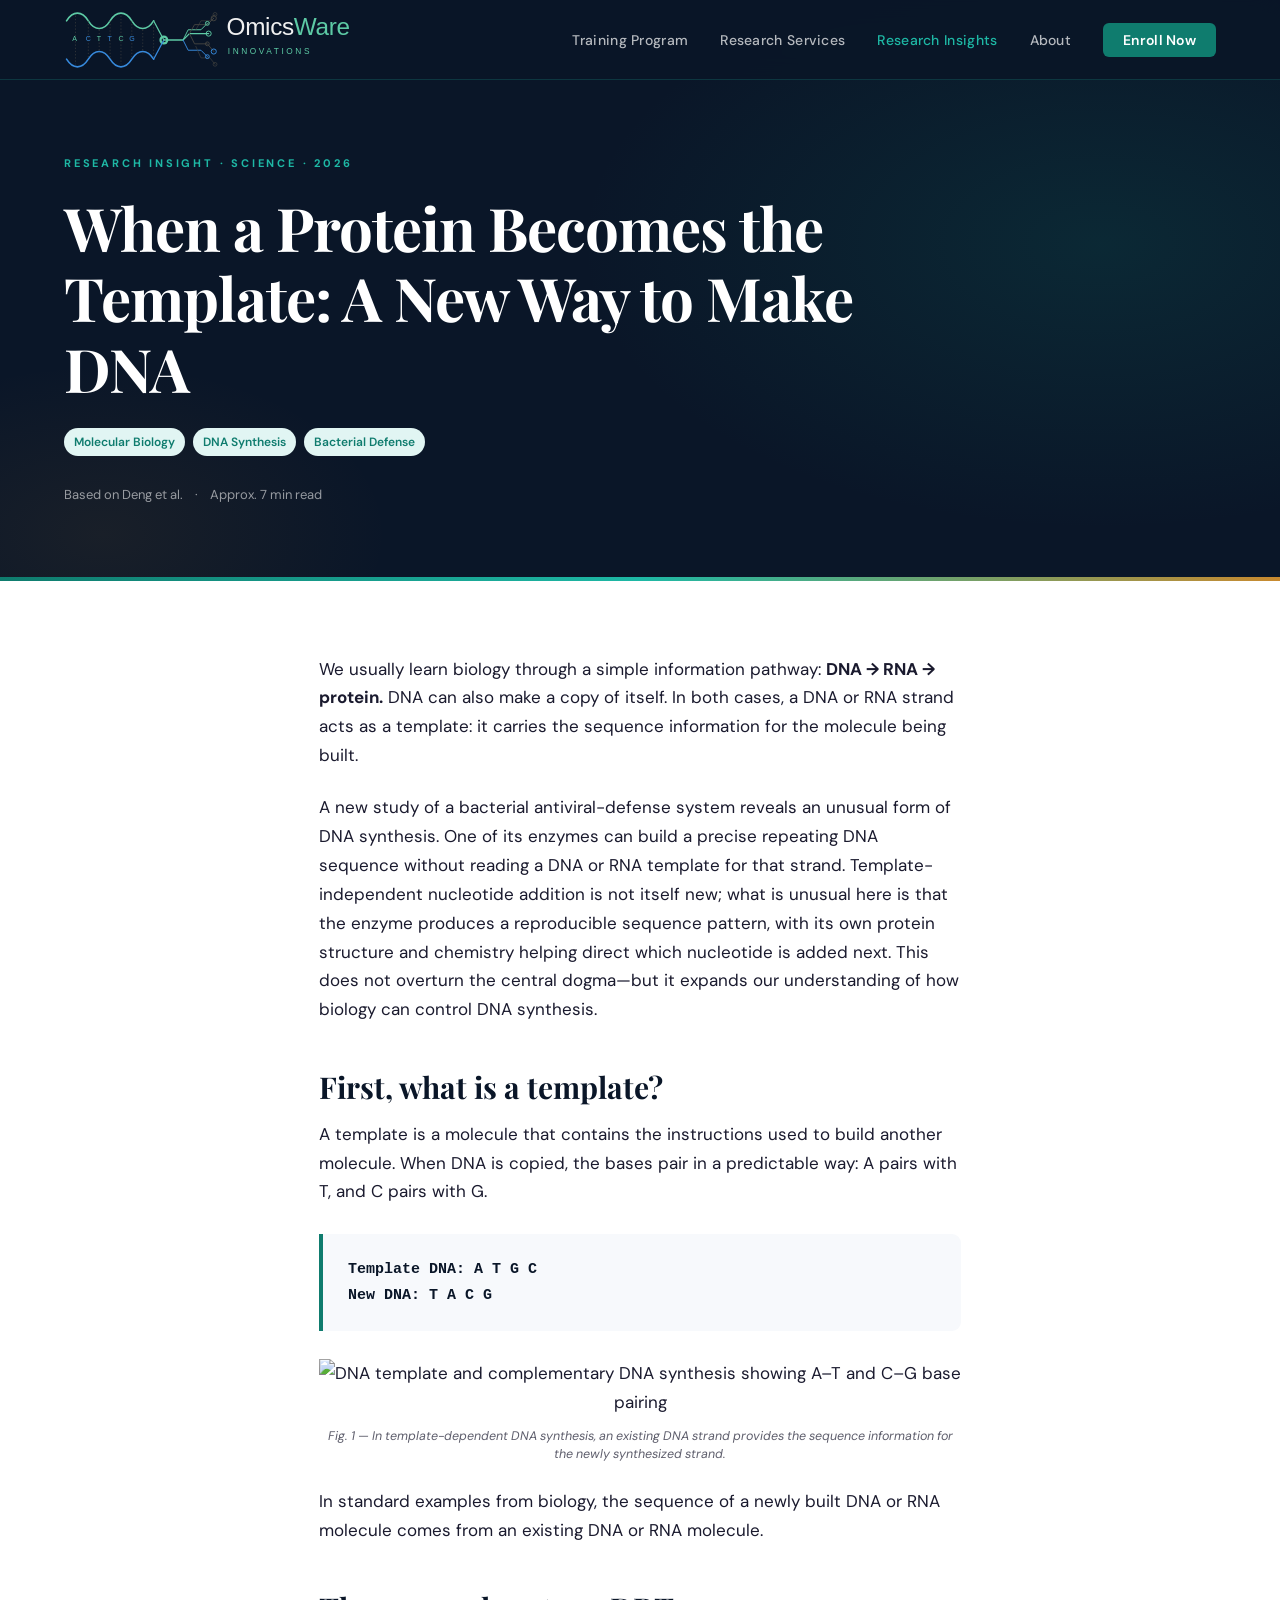
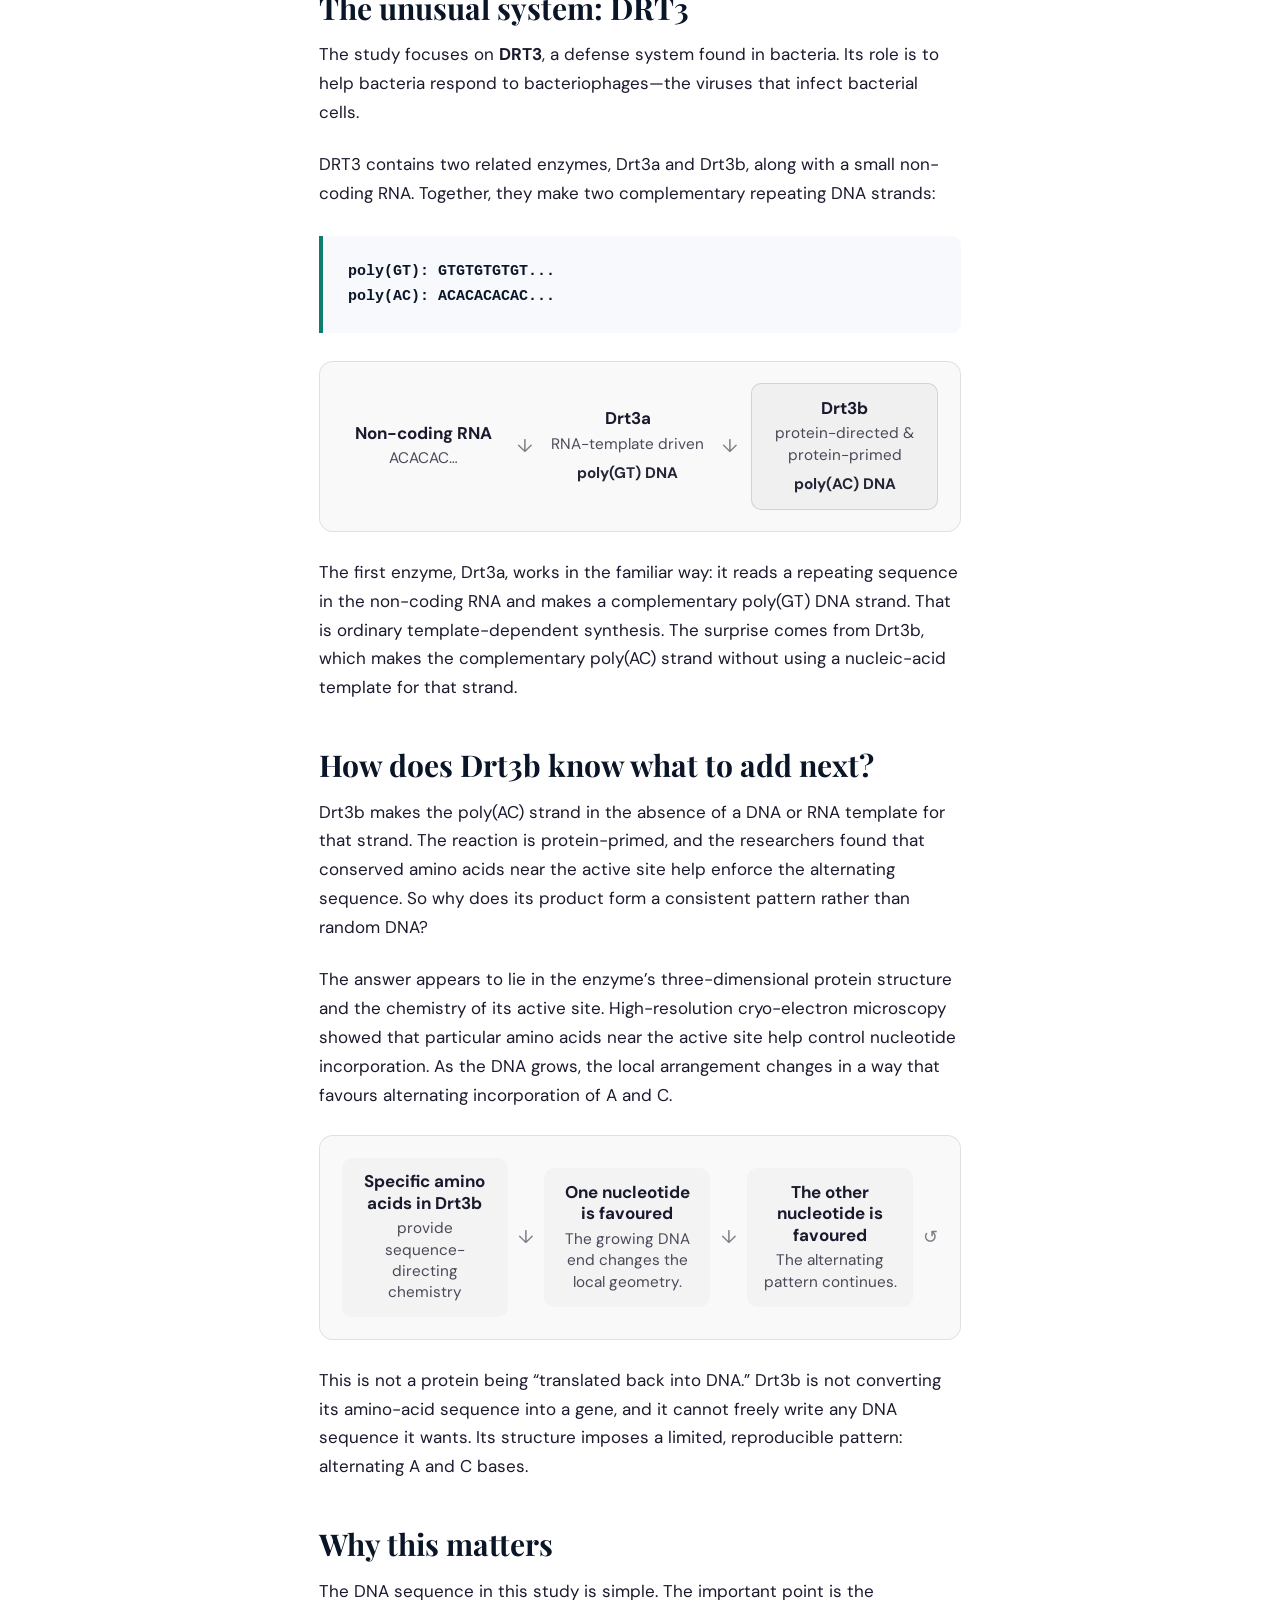
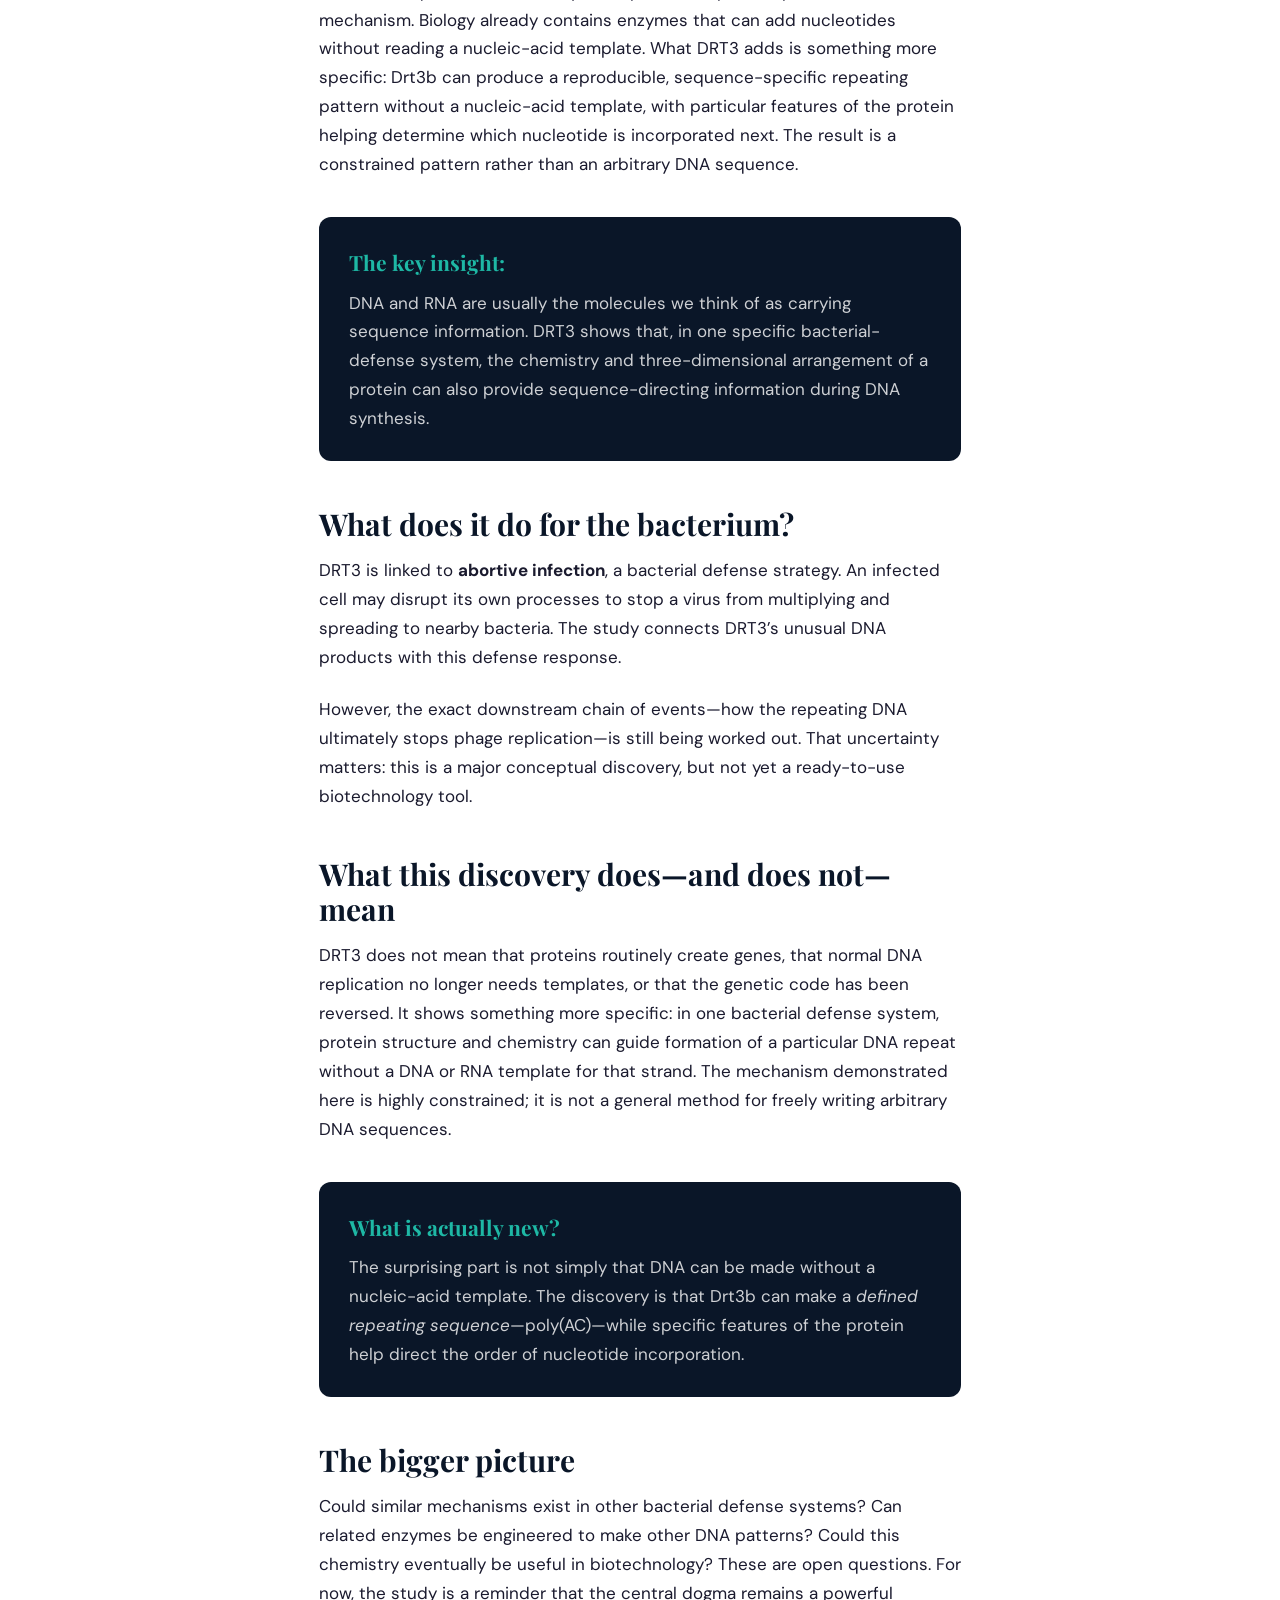
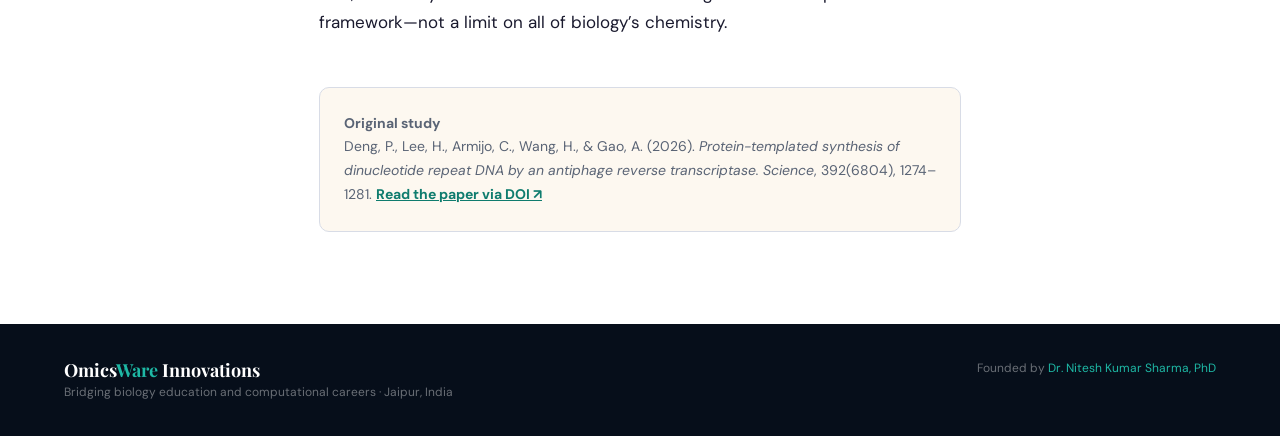
==== commit fce8864f: "Update protein-templated-dna-final-v2.html" ====
--- a/protein-templated-dna-final-v2.html
+++ b/protein-templated-dna-final-v2.html
@@ -97,6 +97,14 @@
     display: block;
     margin: 0 auto;
 }
+    .article-figure figcaption {
+    font-size: 0.78rem;
+    line-height: 1.45;
+    font-style: italic;
+    opacity: 0.7;
+    margin-top: 0.6rem;
+    text-align: center;
+}
   </style>
 
 </head>
@@ -115,10 +123,9 @@
     alt="DNA template and complementary DNA synthesis showing A–T and C–G base pairing"
     loading="lazy"
   >
-  <figcaption>
-    In template-dependent DNA synthesis, an existing DNA strand provides
-    the sequence information for the newly synthesized strand.
-  </figcaption>
+<figcaption>
+  <em>Fig. 1 — In template-dependent DNA synthesis, an existing DNA strand provides the sequence information for the newly synthesized strand.</em>
+</figcaption>
 </figure>
   <p>In standard examples from biology, the sequence of a newly built DNA or RNA molecule comes from an existing DNA or RNA molecule.</p>
   <h2>The unusual system: DRT3</h2>
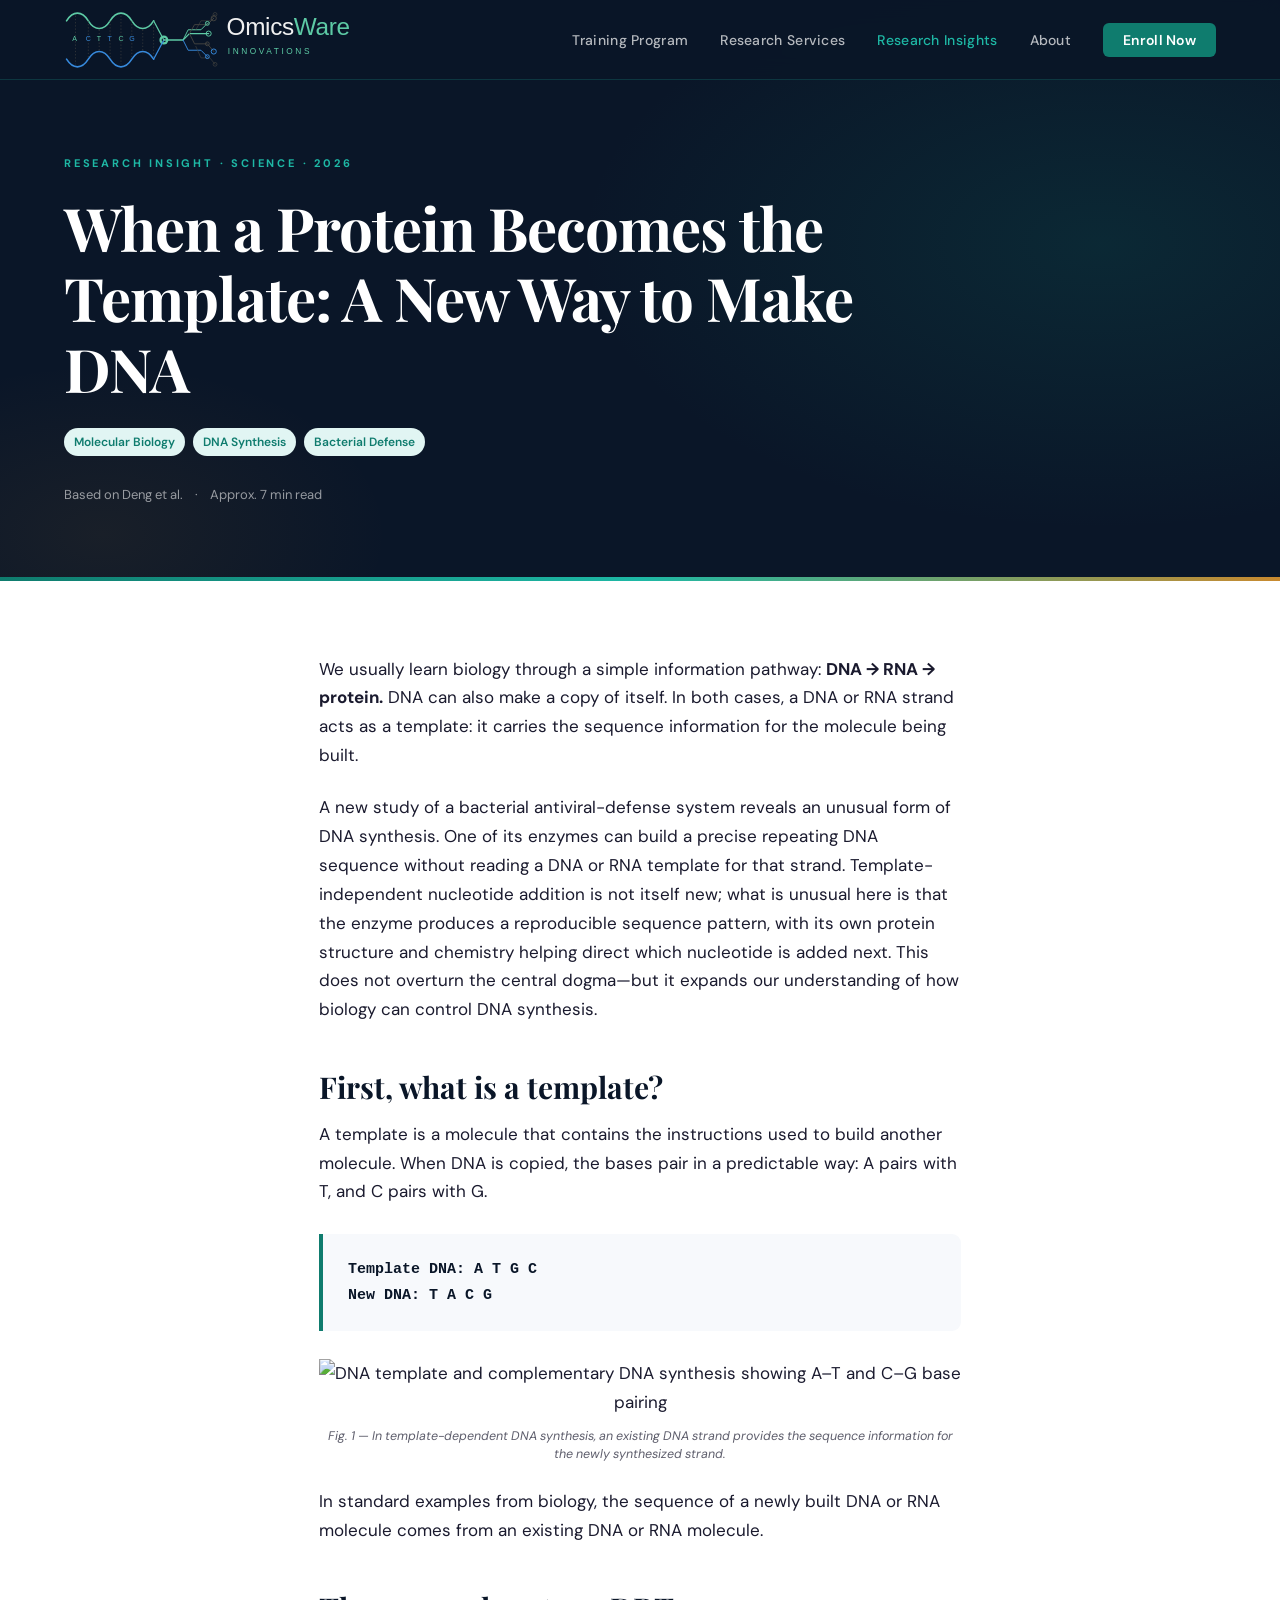
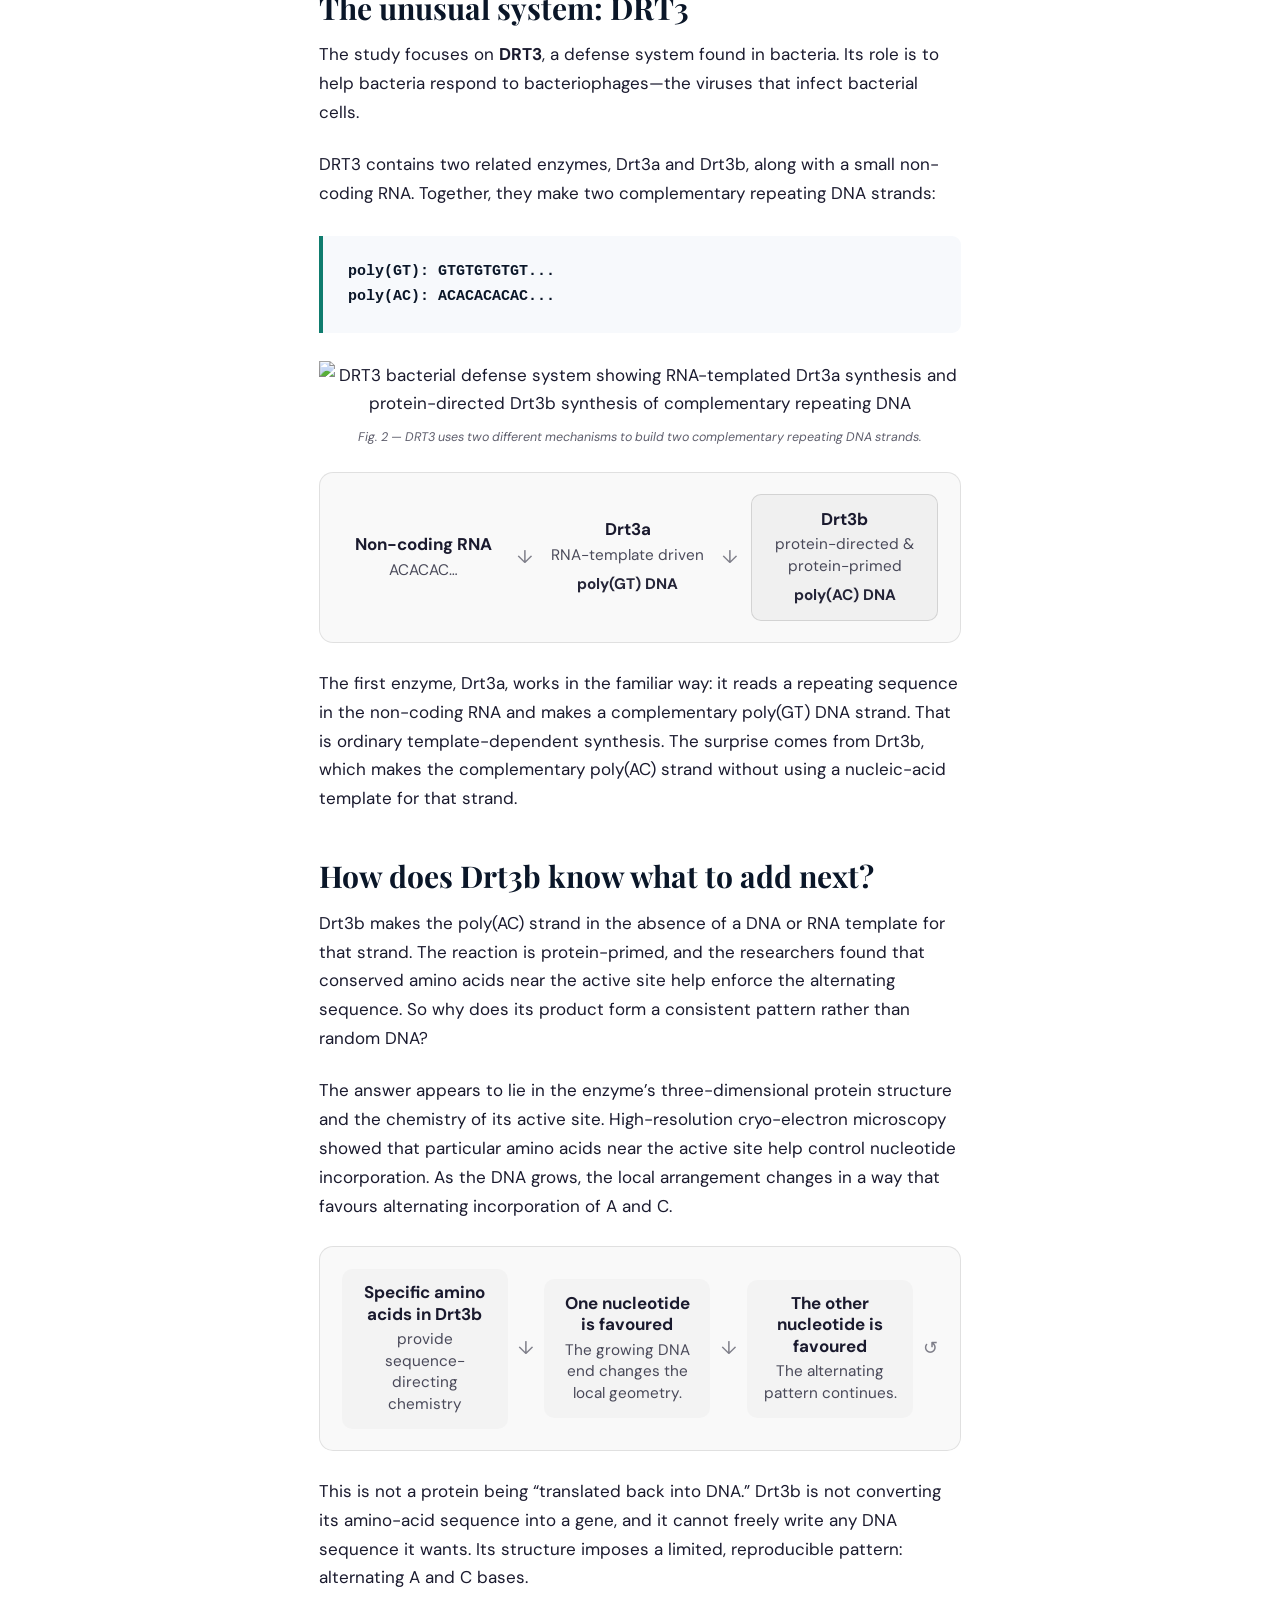
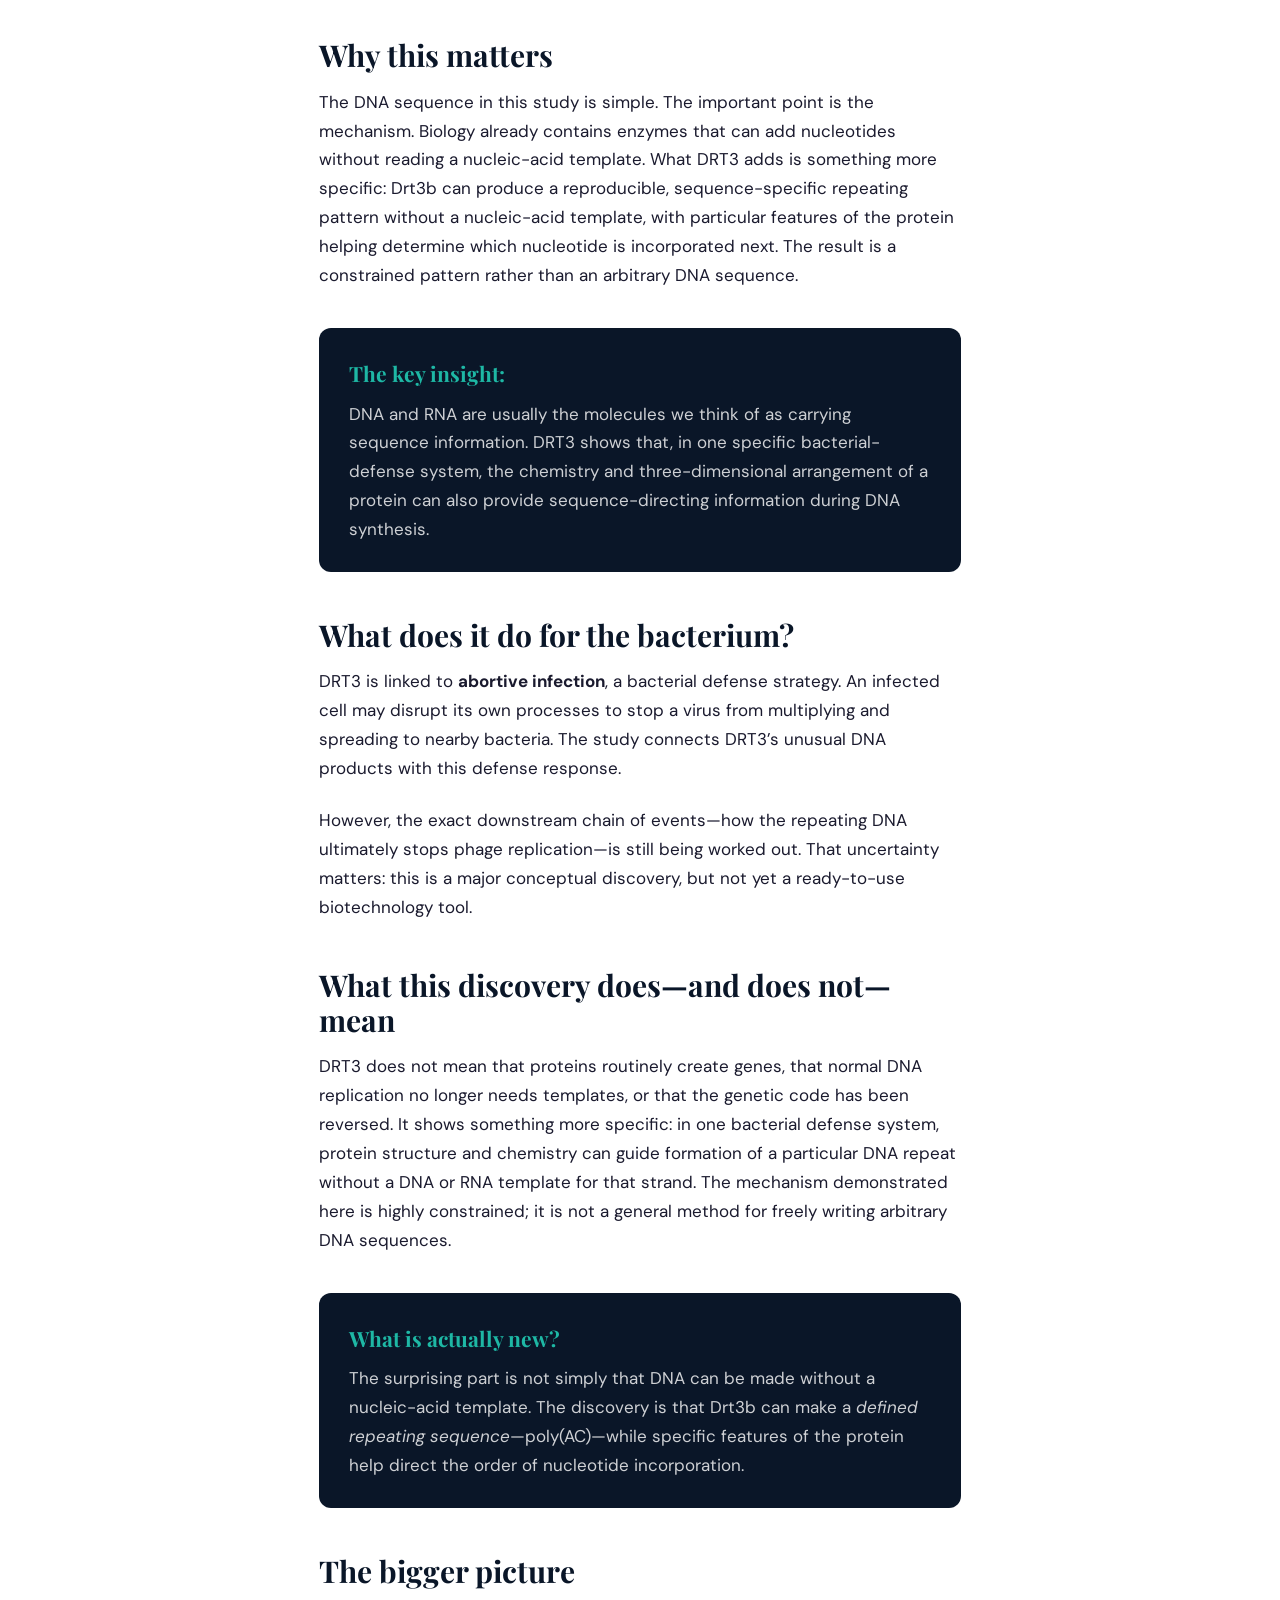
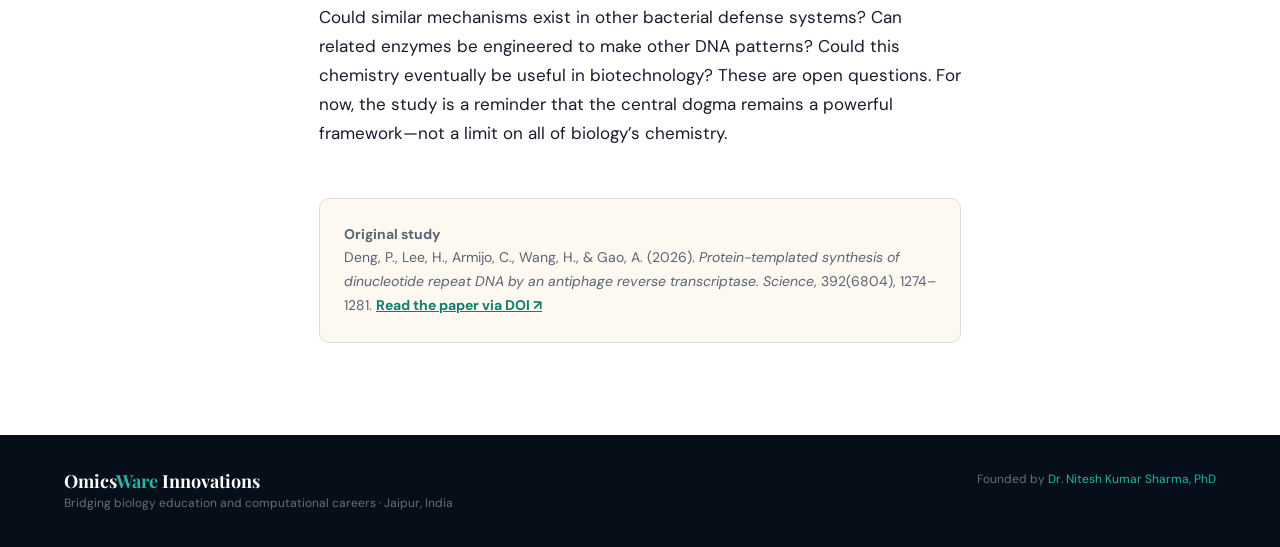
==== commit 2210403e: "Update protein-templated-dna-final-v2.html" ====
--- a/protein-templated-dna-final-v2.html
+++ b/protein-templated-dna-final-v2.html
@@ -132,6 +132,17 @@
   <p>The study focuses on <strong>DRT3</strong>, a defense system found in bacteria. Its role is to help bacteria respond to bacteriophages—the viruses that infect bacterial cells.</p>
   <p>DRT3 contains two related enzymes, Drt3a and Drt3b, along with a small non-coding RNA. Together, they make two complementary repeating DNA strands:</p>
   <div class="diagram">poly(GT): GTGTGTGTGT...<br>poly(AC): ACACACACAC...</div>
+
+  <figure class="article-figure">
+  <img
+    src="https://i.postimg.cc/LsNtKL74/Sep-1-2026-12-05-20-PM.png"
+    alt="DRT3 bacterial defense system showing RNA-templated Drt3a synthesis and protein-directed Drt3b synthesis of complementary repeating DNA"
+    loading="lazy"
+  >
+  <figcaption>
+    <em>Fig. 2 — DRT3 uses two different mechanisms to build two complementary repeating DNA strands.</em>
+  </figcaption>
+</figure>
   <div class="drt3-flow" aria-label="Overview of DRT3 DNA synthesis"><div class="drt3-step"><strong>Non-coding RNA</strong><span>ACACAC…</span></div><div class="drt3-arrow">↓</div><div class="drt3-step"><strong>Drt3a</strong><span>RNA-template driven</span><span class="product">poly(GT) DNA</span></div><div class="drt3-arrow">↓</div><div class="drt3-step highlight"><strong>Drt3b</strong><span>protein-directed &amp; protein-primed</span><span class="product">poly(AC) DNA</span></div></div><p>The first enzyme, Drt3a, works in the familiar way: it reads a repeating sequence in the non-coding RNA and makes a complementary poly(GT) DNA strand. That is ordinary template-dependent synthesis. The surprise comes from Drt3b, which makes the complementary poly(AC) strand without using a nucleic-acid template for that strand.</p>
   <h2>How does Drt3b know what to add next?</h2>
   <p>Drt3b makes the poly(AC) strand in the absence of a DNA or RNA template for that strand. The reaction is protein-primed, and the researchers found that conserved amino acids near the active site help enforce the alternating sequence. So why does its product form a consistent pattern rather than random DNA?</p>
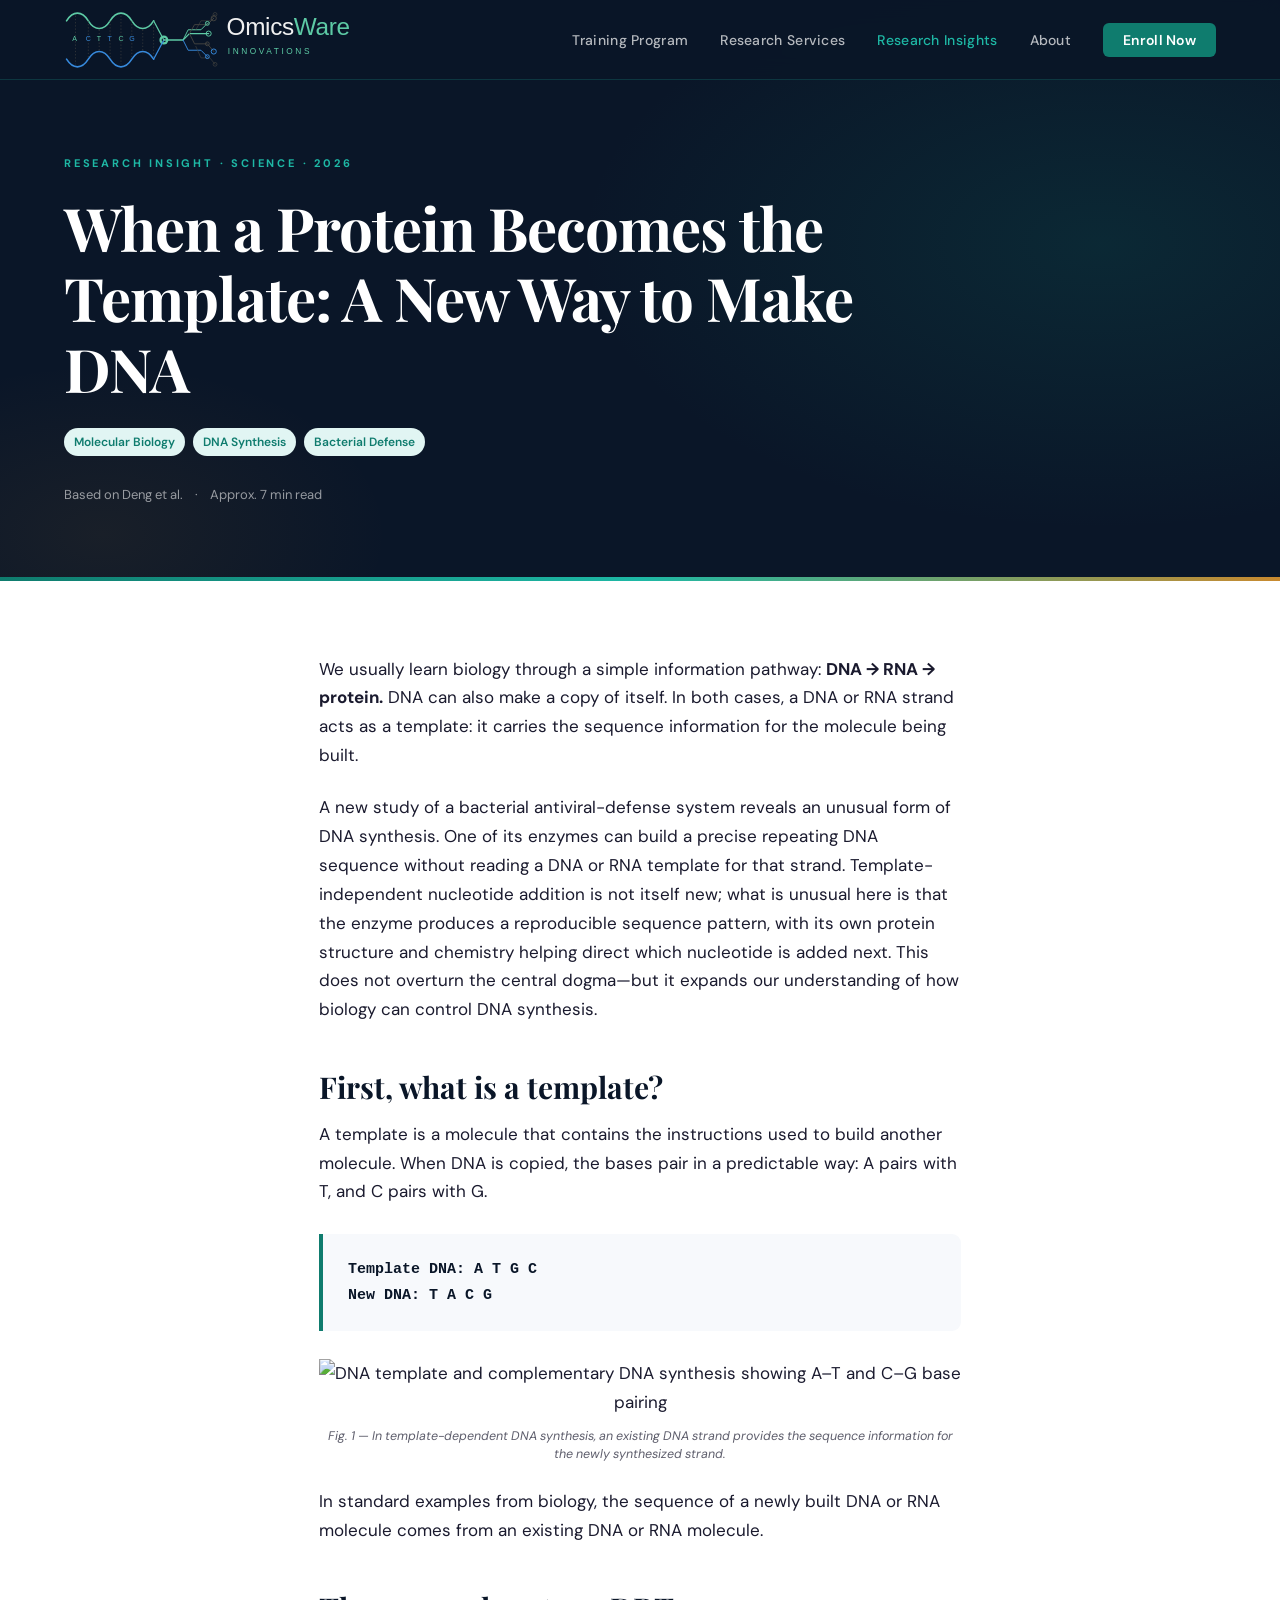
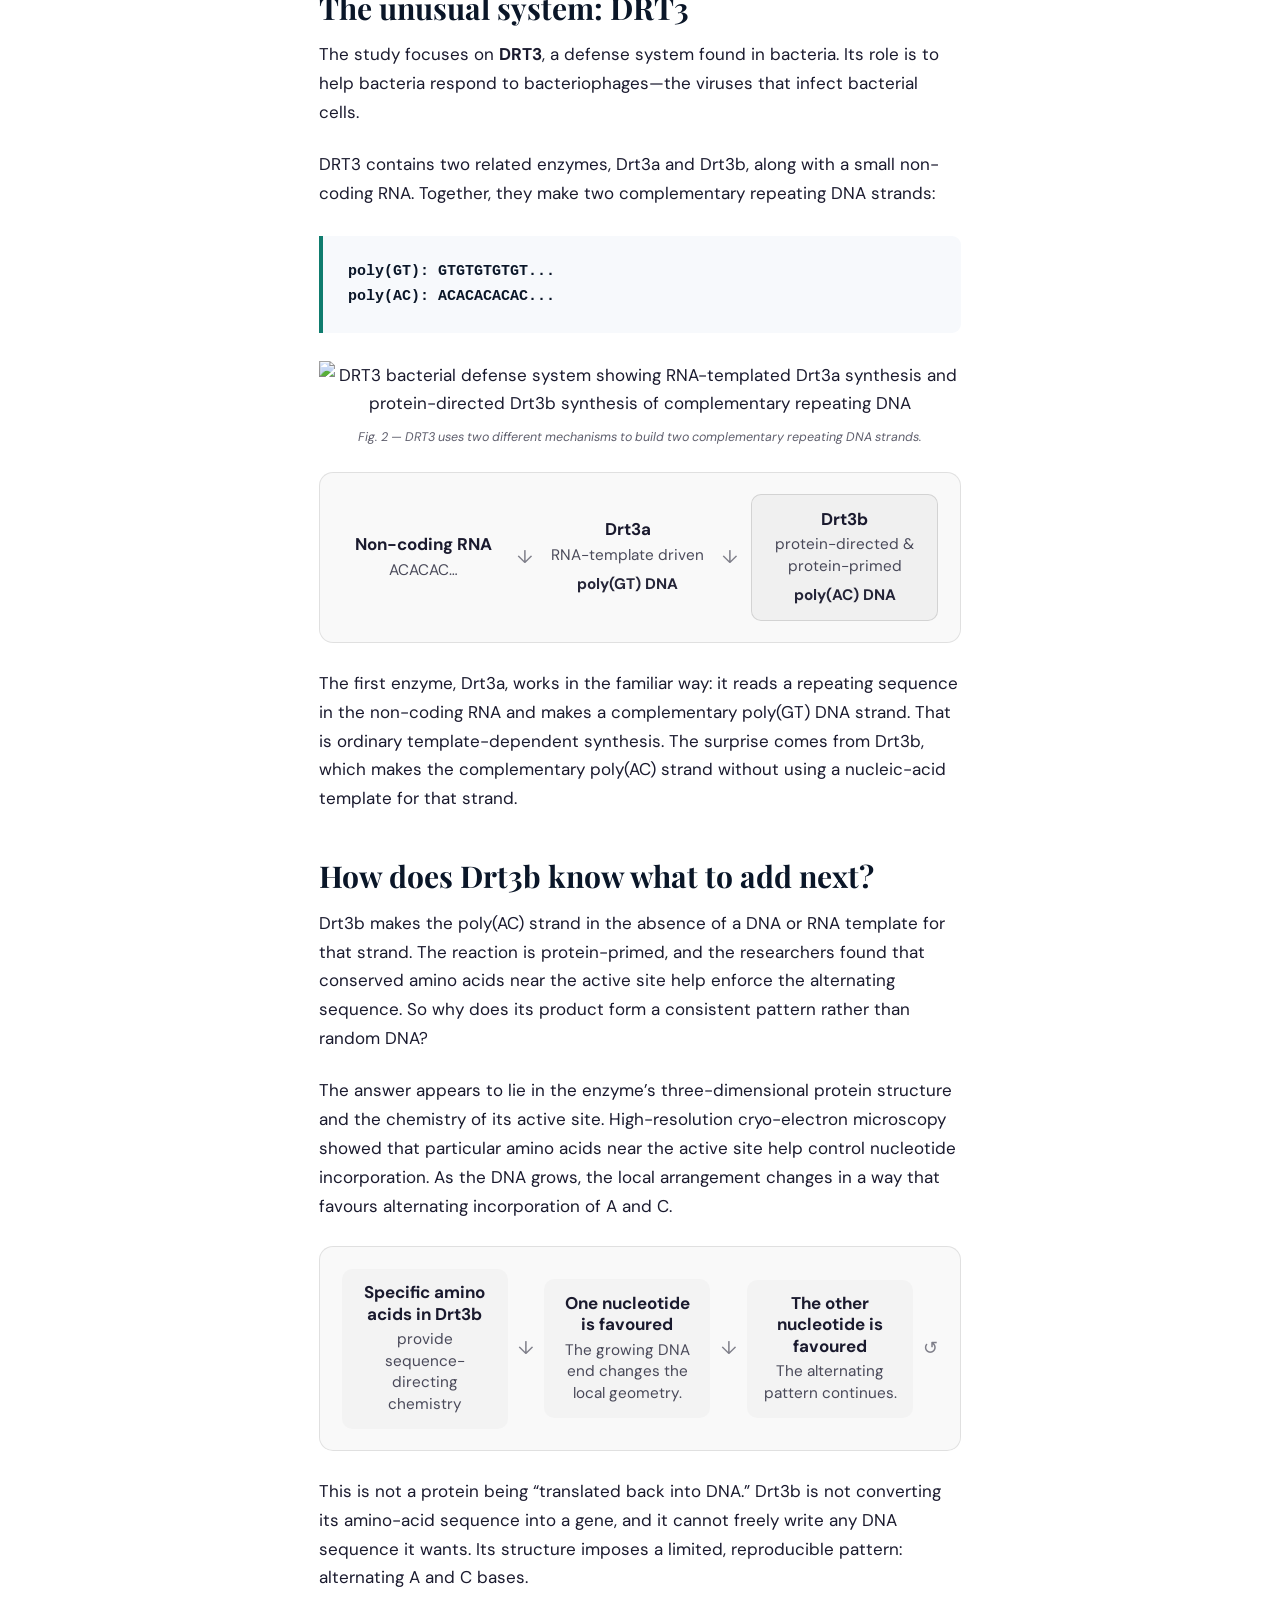
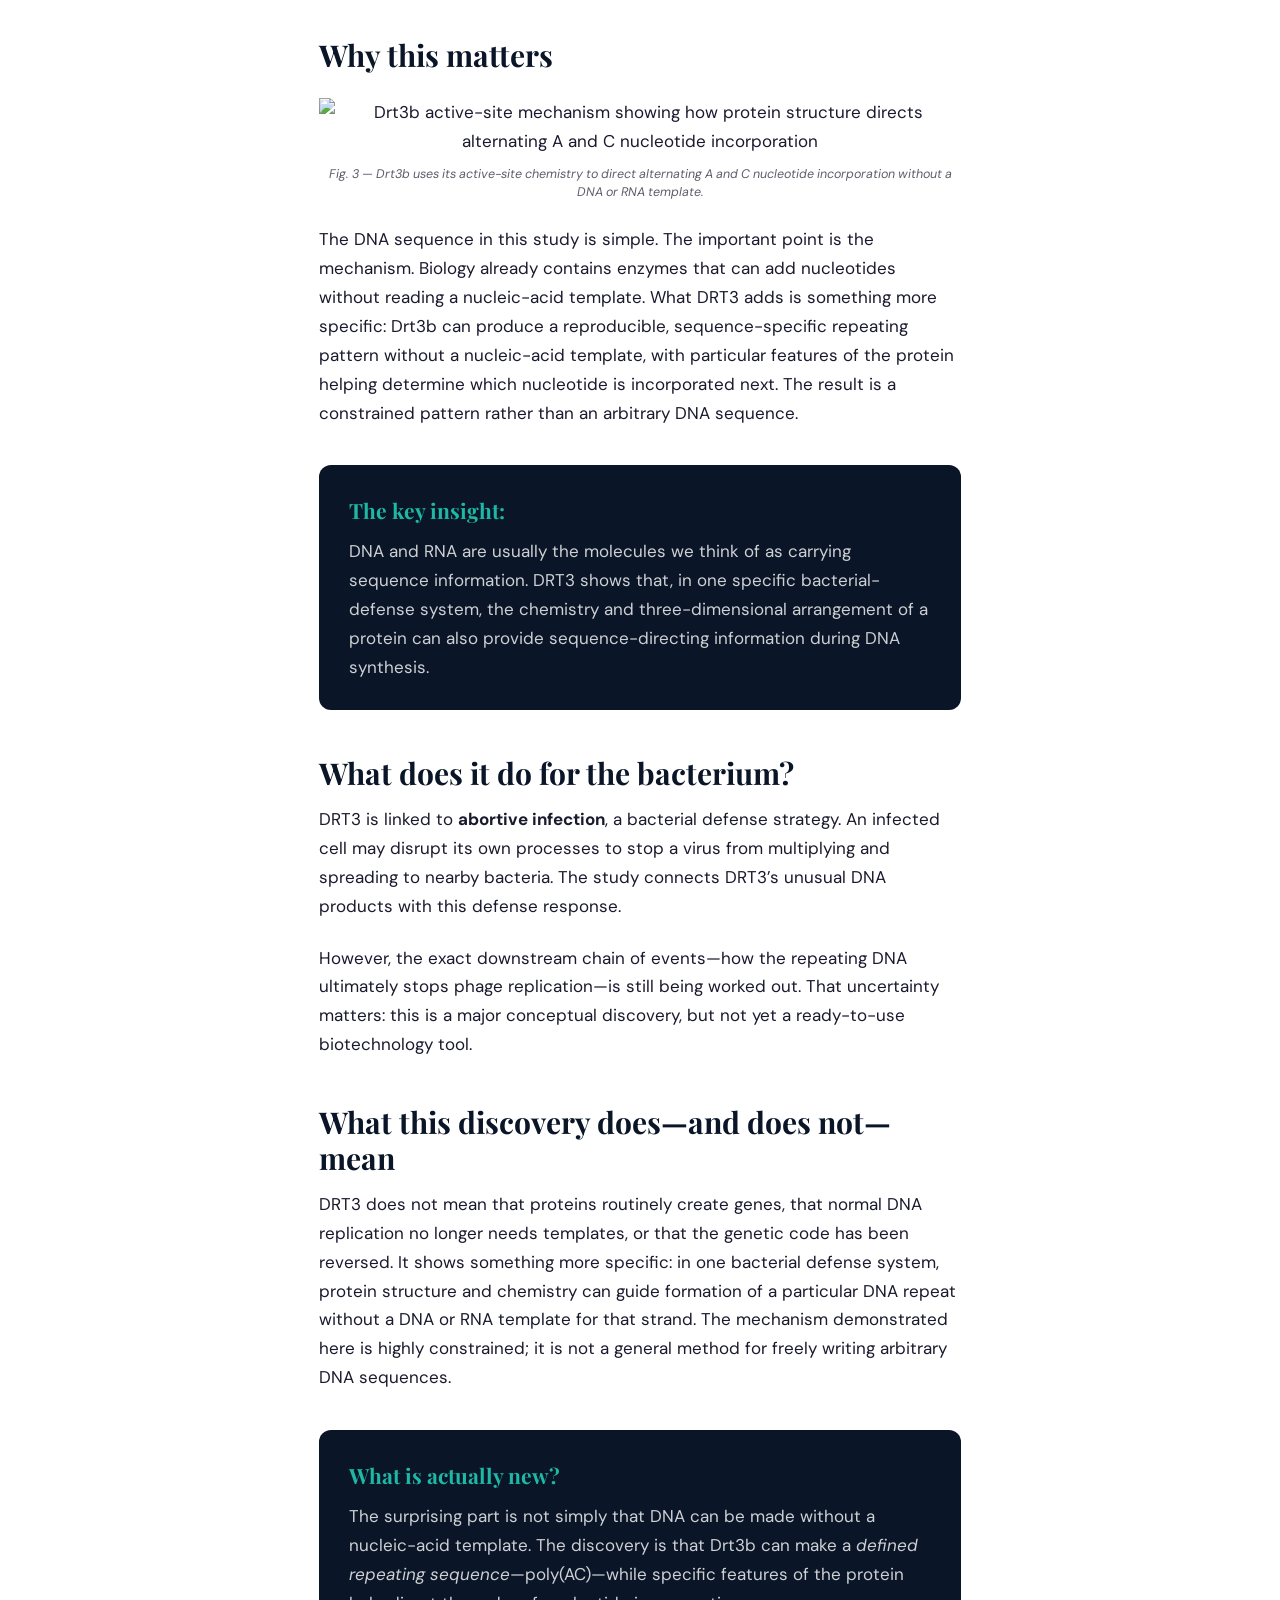
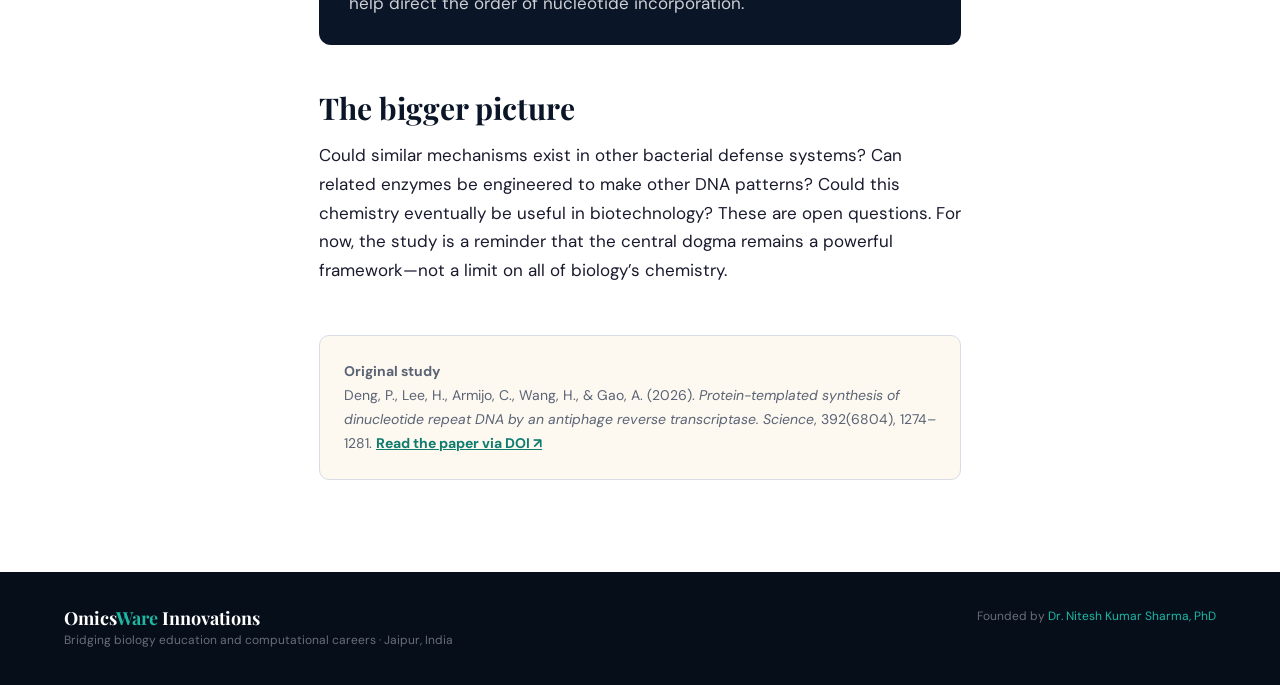
==== commit 3642eae0: "Update protein-templated-dna-final-v2.html" ====
--- a/protein-templated-dna-final-v2.html
+++ b/protein-templated-dna-final-v2.html
@@ -135,7 +135,7 @@
 
   <figure class="article-figure">
   <img
-    src="https://i.postimg.cc/LsNtKL74/Sep-1-2026-12-05-20-PM.png"
+    src="https://i.postimg.cc/9QG3pFkR/Sep-1-2026-12-05-20-PM.png"
     alt="DRT3 bacterial defense system showing RNA-templated Drt3a synthesis and protein-directed Drt3b synthesis of complementary repeating DNA"
     loading="lazy"
   >
@@ -150,6 +150,16 @@
   <div class="protein-cycle" aria-label="How Drt3b directs alternating DNA synthesis"><div><strong>Specific amino acids in Drt3b</strong><span>provide sequence-directing chemistry</span></div><div class="cycle-arrow">↓</div><div><strong>One nucleotide is favoured</strong><span>The growing DNA end changes the local geometry.</span></div><div class="cycle-arrow">↓</div><div><strong>The other nucleotide is favoured</strong><span>The alternating pattern continues.</span></div><div class="cycle-arrow">↺</div></div>
   <p>This is not a protein being “translated back into DNA.” Drt3b is not converting its amino-acid sequence into a gene, and it cannot freely write any DNA sequence it wants. Its structure imposes a limited, reproducible pattern: alternating A and C bases.</p>
   <h2>Why this matters</h2>
+  <figure class="article-figure">
+  <img
+    src="https://i.postimg.cc/tTn8sqFZ/Image-Sep-1-2026-12-18-32-PM.png"
+    alt="Drt3b active-site mechanism showing how protein structure directs alternating A and C nucleotide incorporation"
+    loading="lazy"
+  >
+  <figcaption>
+    <em>Fig. 3 — Drt3b uses its active-site chemistry to direct alternating A and C nucleotide incorporation without a DNA or RNA template.</em>
+  </figcaption>
+</figure>
   <p>The DNA sequence in this study is simple. The important point is the mechanism. Biology already contains enzymes that can add nucleotides without reading a nucleic-acid template. What DRT3 adds is something more specific: Drt3b can produce a reproducible, sequence-specific repeating pattern without a nucleic-acid template, with particular features of the protein helping determine which nucleotide is incorporated next. The result is a constrained pattern rather than an arbitrary DNA sequence.</p>
   <div class="key-insight"><strong>The key insight:</strong> DNA and RNA are usually the molecules we think of as carrying sequence information. DRT3 shows that, in one specific bacterial-defense system, the chemistry and three-dimensional arrangement of a protein can also provide sequence-directing information during DNA synthesis.</div>
   <h2>What does it do for the bacterium?</h2>
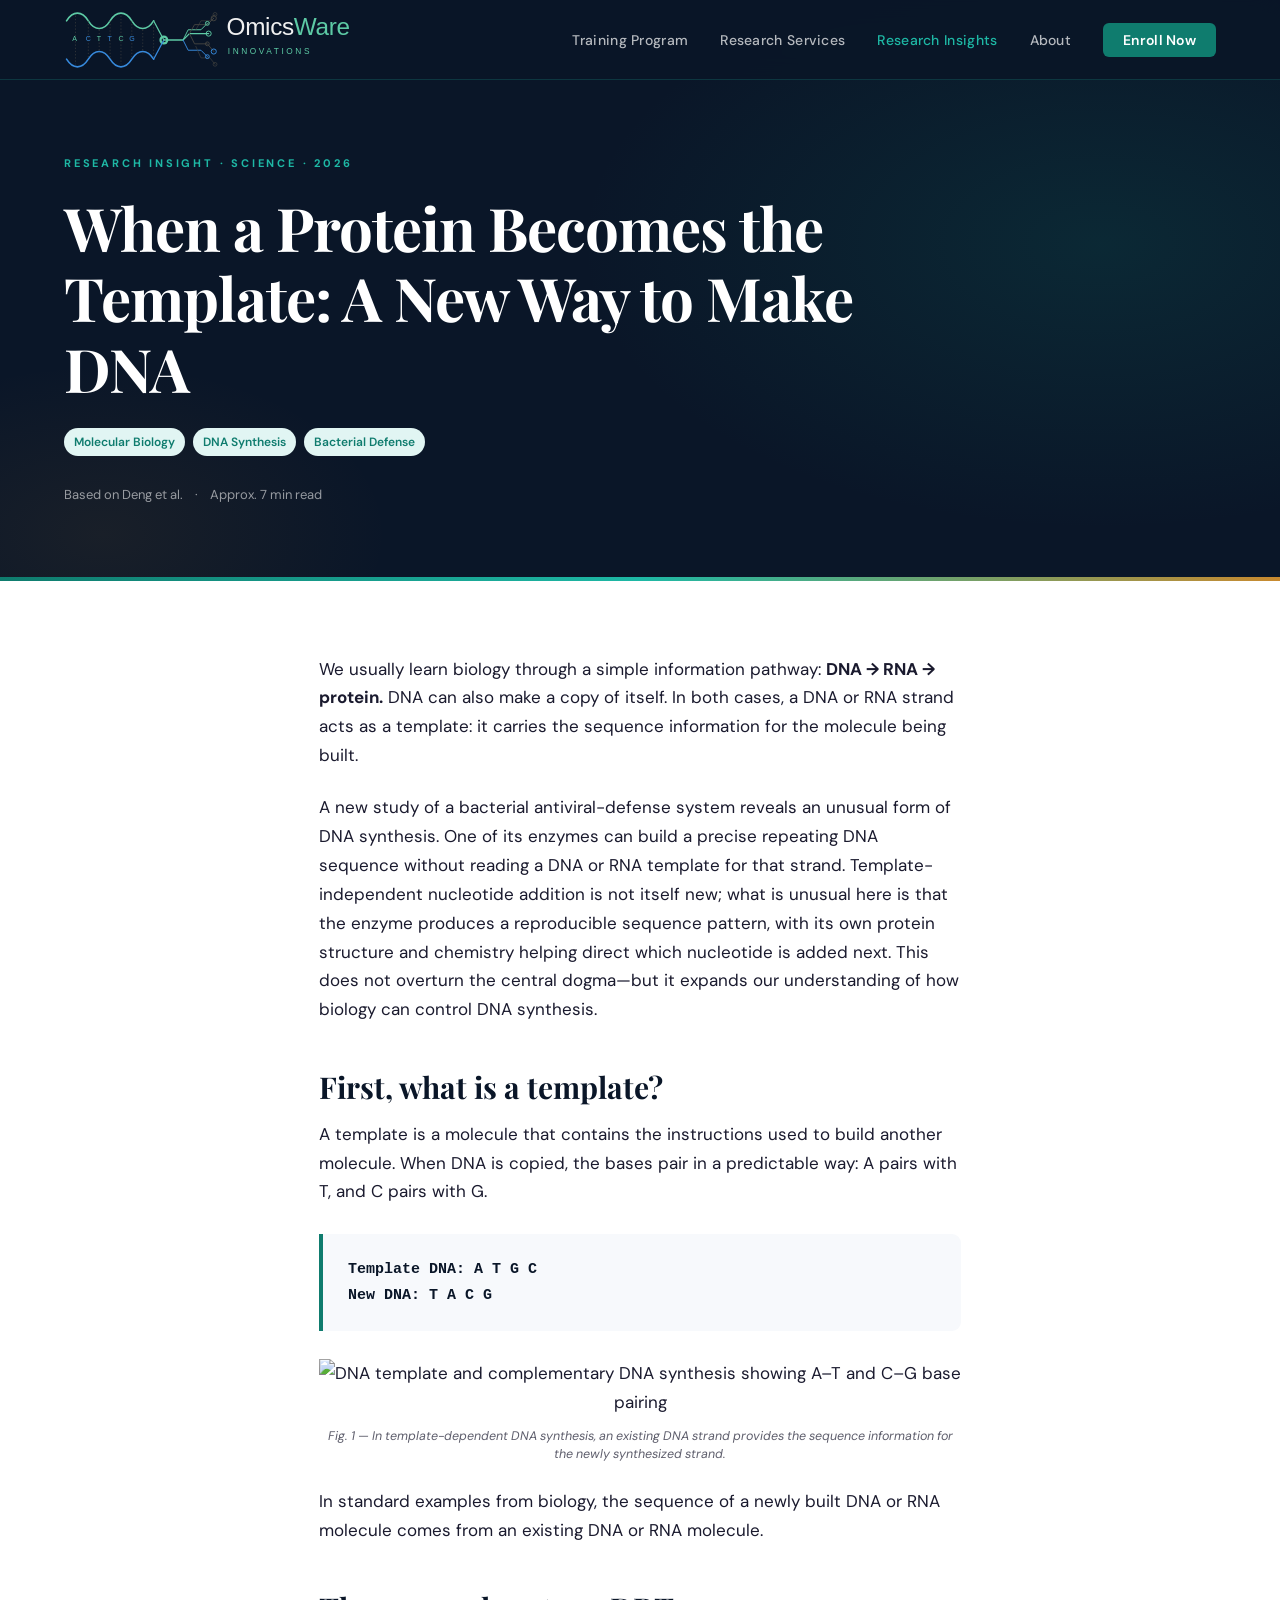
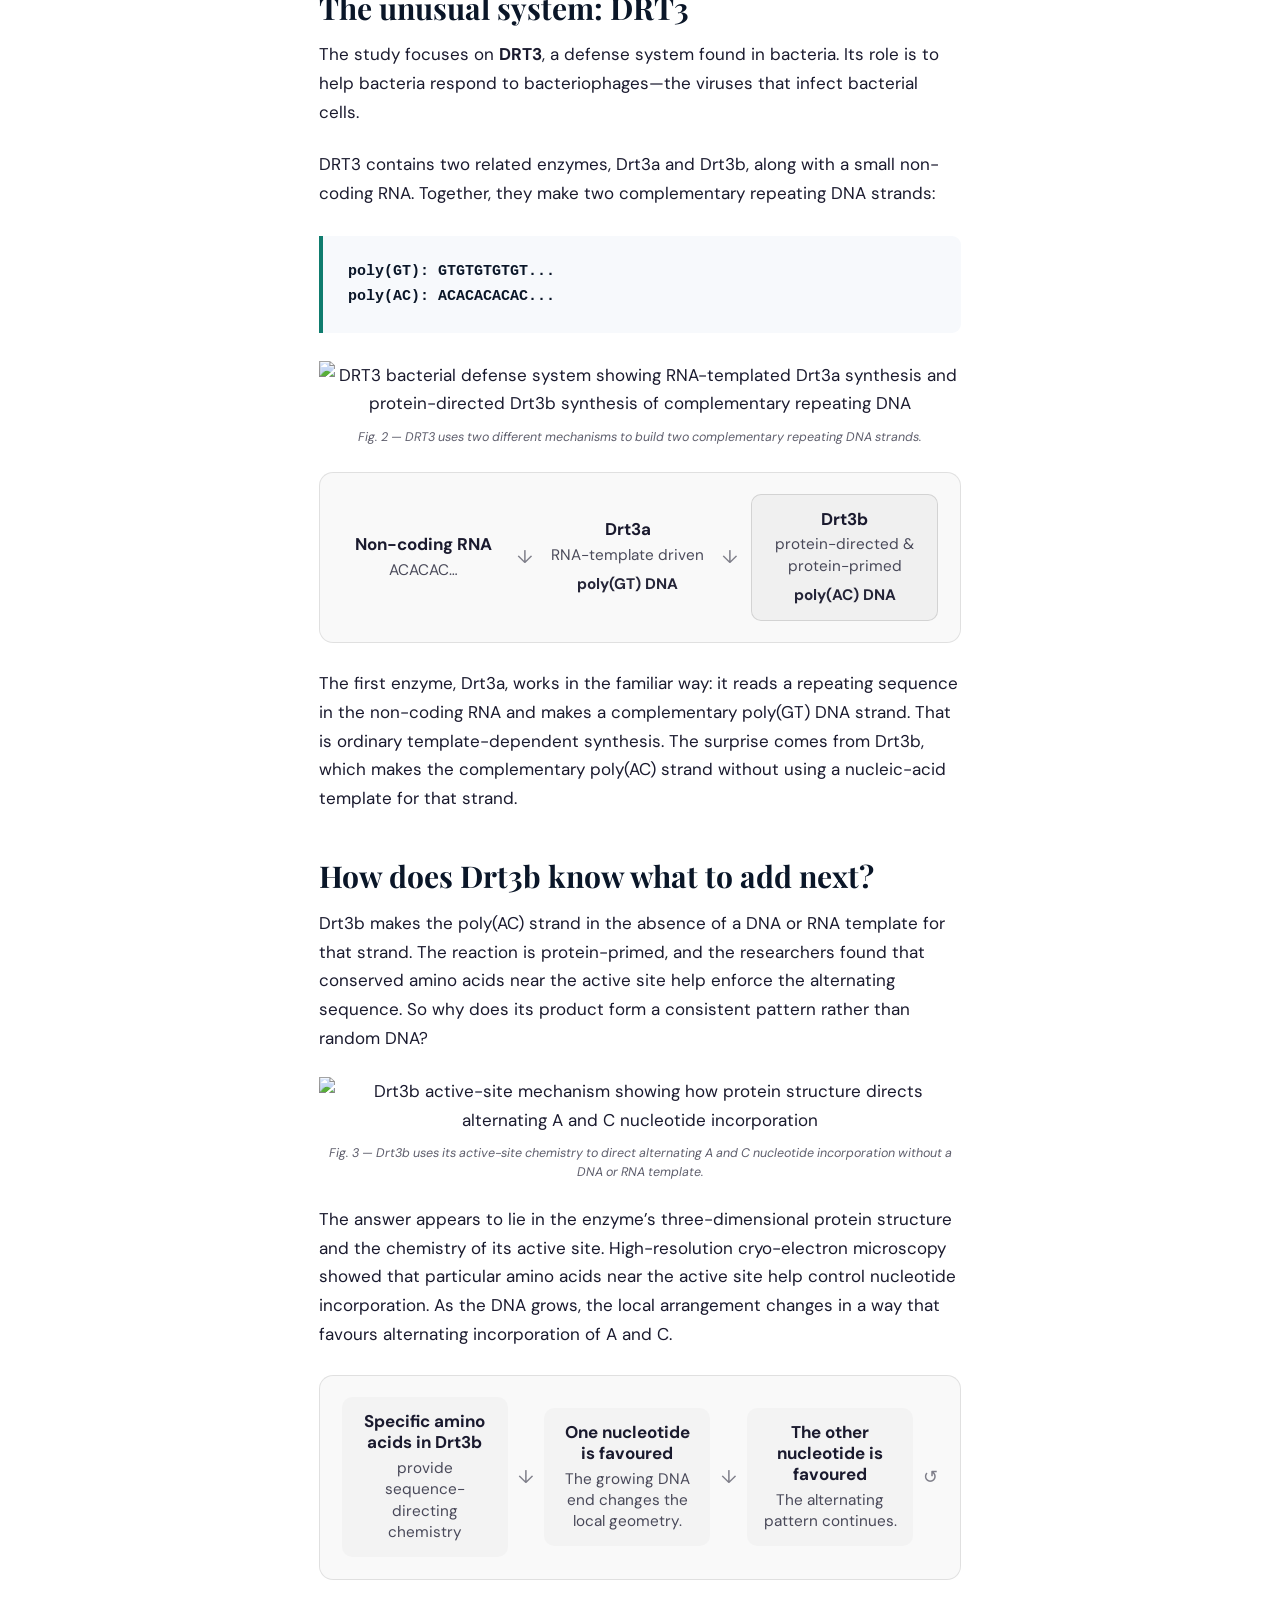
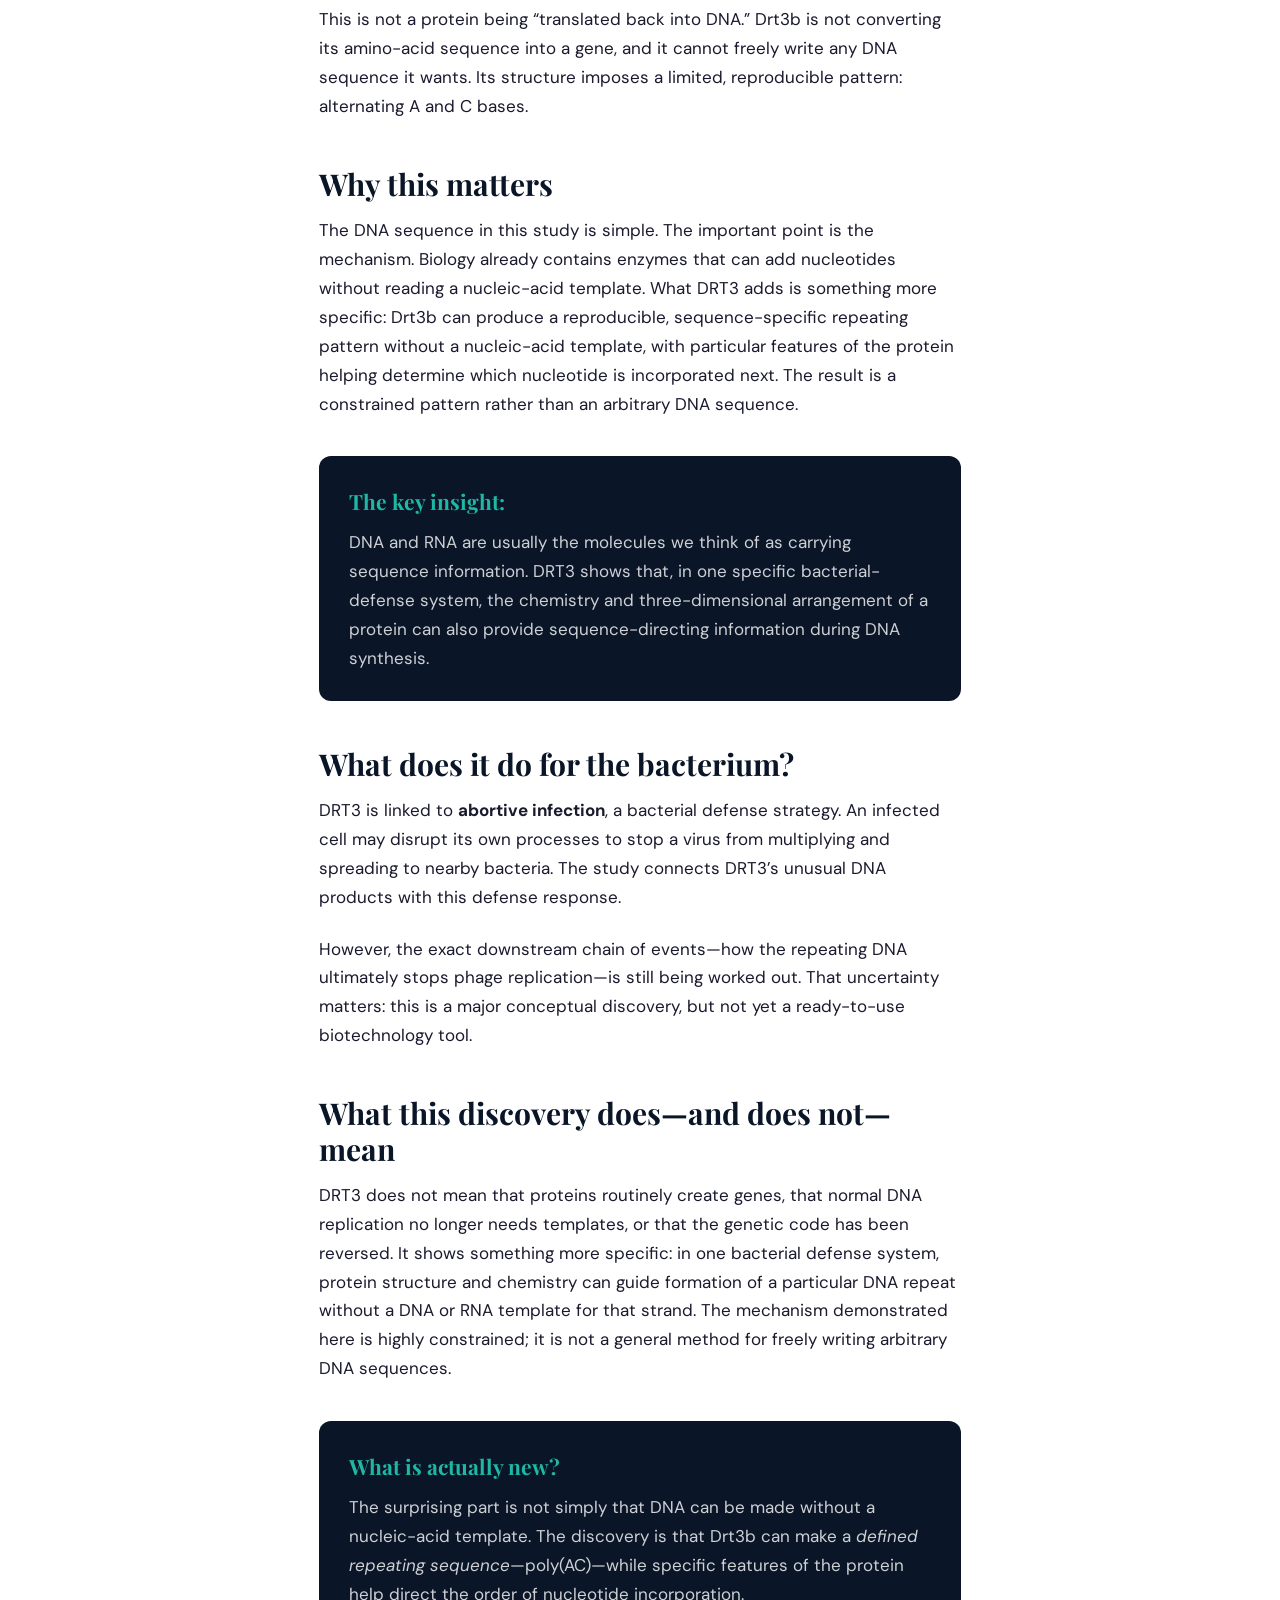
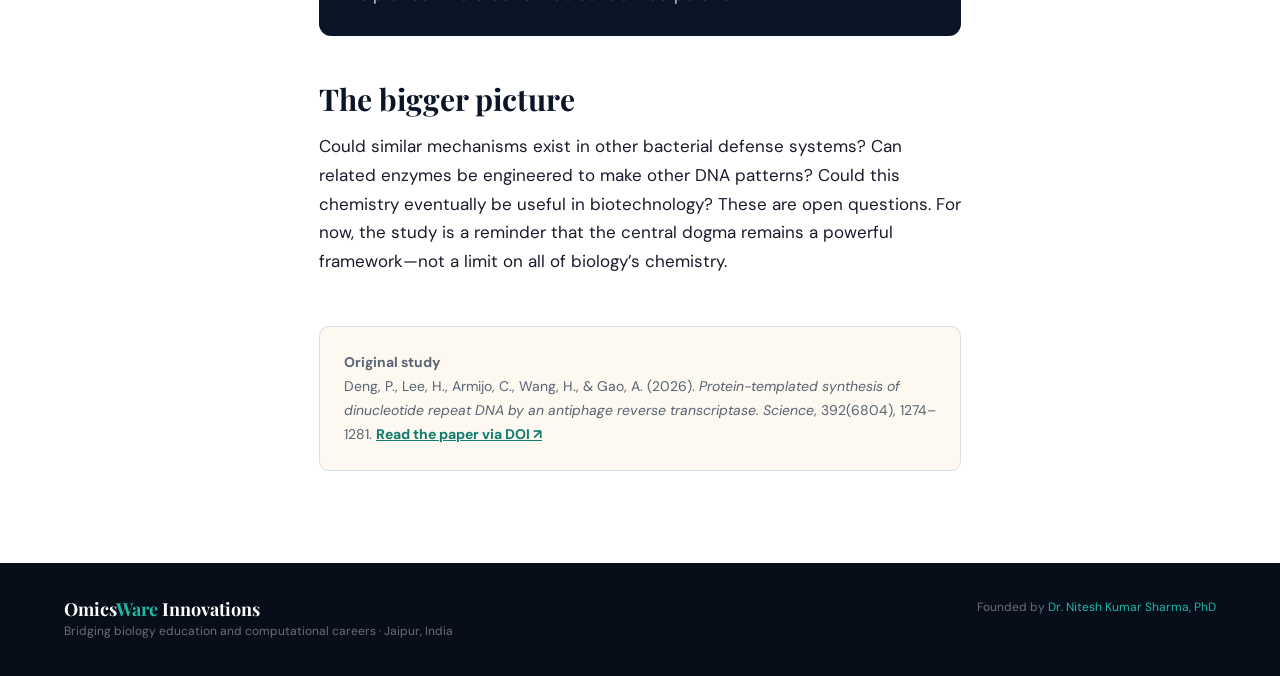
==== commit 05e8bfb3: "Update protein-templated-dna-final-v2.html" ====
--- a/protein-templated-dna-final-v2.html
+++ b/protein-templated-dna-final-v2.html
@@ -146,11 +146,7 @@
   <div class="drt3-flow" aria-label="Overview of DRT3 DNA synthesis"><div class="drt3-step"><strong>Non-coding RNA</strong><span>ACACAC…</span></div><div class="drt3-arrow">↓</div><div class="drt3-step"><strong>Drt3a</strong><span>RNA-template driven</span><span class="product">poly(GT) DNA</span></div><div class="drt3-arrow">↓</div><div class="drt3-step highlight"><strong>Drt3b</strong><span>protein-directed &amp; protein-primed</span><span class="product">poly(AC) DNA</span></div></div><p>The first enzyme, Drt3a, works in the familiar way: it reads a repeating sequence in the non-coding RNA and makes a complementary poly(GT) DNA strand. That is ordinary template-dependent synthesis. The surprise comes from Drt3b, which makes the complementary poly(AC) strand without using a nucleic-acid template for that strand.</p>
   <h2>How does Drt3b know what to add next?</h2>
   <p>Drt3b makes the poly(AC) strand in the absence of a DNA or RNA template for that strand. The reaction is protein-primed, and the researchers found that conserved amino acids near the active site help enforce the alternating sequence. So why does its product form a consistent pattern rather than random DNA?</p>
-  <p>The answer appears to lie in the enzyme’s three-dimensional protein structure and the chemistry of its active site. High-resolution cryo-electron microscopy showed that particular amino acids near the active site help control nucleotide incorporation. As the DNA grows, the local arrangement changes in a way that favours alternating incorporation of A and C.</p>
-  <div class="protein-cycle" aria-label="How Drt3b directs alternating DNA synthesis"><div><strong>Specific amino acids in Drt3b</strong><span>provide sequence-directing chemistry</span></div><div class="cycle-arrow">↓</div><div><strong>One nucleotide is favoured</strong><span>The growing DNA end changes the local geometry.</span></div><div class="cycle-arrow">↓</div><div><strong>The other nucleotide is favoured</strong><span>The alternating pattern continues.</span></div><div class="cycle-arrow">↺</div></div>
-  <p>This is not a protein being “translated back into DNA.” Drt3b is not converting its amino-acid sequence into a gene, and it cannot freely write any DNA sequence it wants. Its structure imposes a limited, reproducible pattern: alternating A and C bases.</p>
-  <h2>Why this matters</h2>
-  <figure class="article-figure">
+    <figure class="article-figure">
   <img
     src="https://i.postimg.cc/tTn8sqFZ/Image-Sep-1-2026-12-18-32-PM.png"
     alt="Drt3b active-site mechanism showing how protein structure directs alternating A and C nucleotide incorporation"
@@ -160,6 +156,11 @@
     <em>Fig. 3 — Drt3b uses its active-site chemistry to direct alternating A and C nucleotide incorporation without a DNA or RNA template.</em>
   </figcaption>
 </figure>
+  <p>The answer appears to lie in the enzyme’s three-dimensional protein structure and the chemistry of its active site. High-resolution cryo-electron microscopy showed that particular amino acids near the active site help control nucleotide incorporation. As the DNA grows, the local arrangement changes in a way that favours alternating incorporation of A and C.</p>
+  <div class="protein-cycle" aria-label="How Drt3b directs alternating DNA synthesis"><div><strong>Specific amino acids in Drt3b</strong><span>provide sequence-directing chemistry</span></div><div class="cycle-arrow">↓</div><div><strong>One nucleotide is favoured</strong><span>The growing DNA end changes the local geometry.</span></div><div class="cycle-arrow">↓</div><div><strong>The other nucleotide is favoured</strong><span>The alternating pattern continues.</span></div><div class="cycle-arrow">↺</div></div>
+  <p>This is not a protein being “translated back into DNA.” Drt3b is not converting its amino-acid sequence into a gene, and it cannot freely write any DNA sequence it wants. Its structure imposes a limited, reproducible pattern: alternating A and C bases.</p>
+  <h2>Why this matters</h2>
+
   <p>The DNA sequence in this study is simple. The important point is the mechanism. Biology already contains enzymes that can add nucleotides without reading a nucleic-acid template. What DRT3 adds is something more specific: Drt3b can produce a reproducible, sequence-specific repeating pattern without a nucleic-acid template, with particular features of the protein helping determine which nucleotide is incorporated next. The result is a constrained pattern rather than an arbitrary DNA sequence.</p>
   <div class="key-insight"><strong>The key insight:</strong> DNA and RNA are usually the molecules we think of as carrying sequence information. DRT3 shows that, in one specific bacterial-defense system, the chemistry and three-dimensional arrangement of a protein can also provide sequence-directing information during DNA synthesis.</div>
   <h2>What does it do for the bacterium?</h2>
